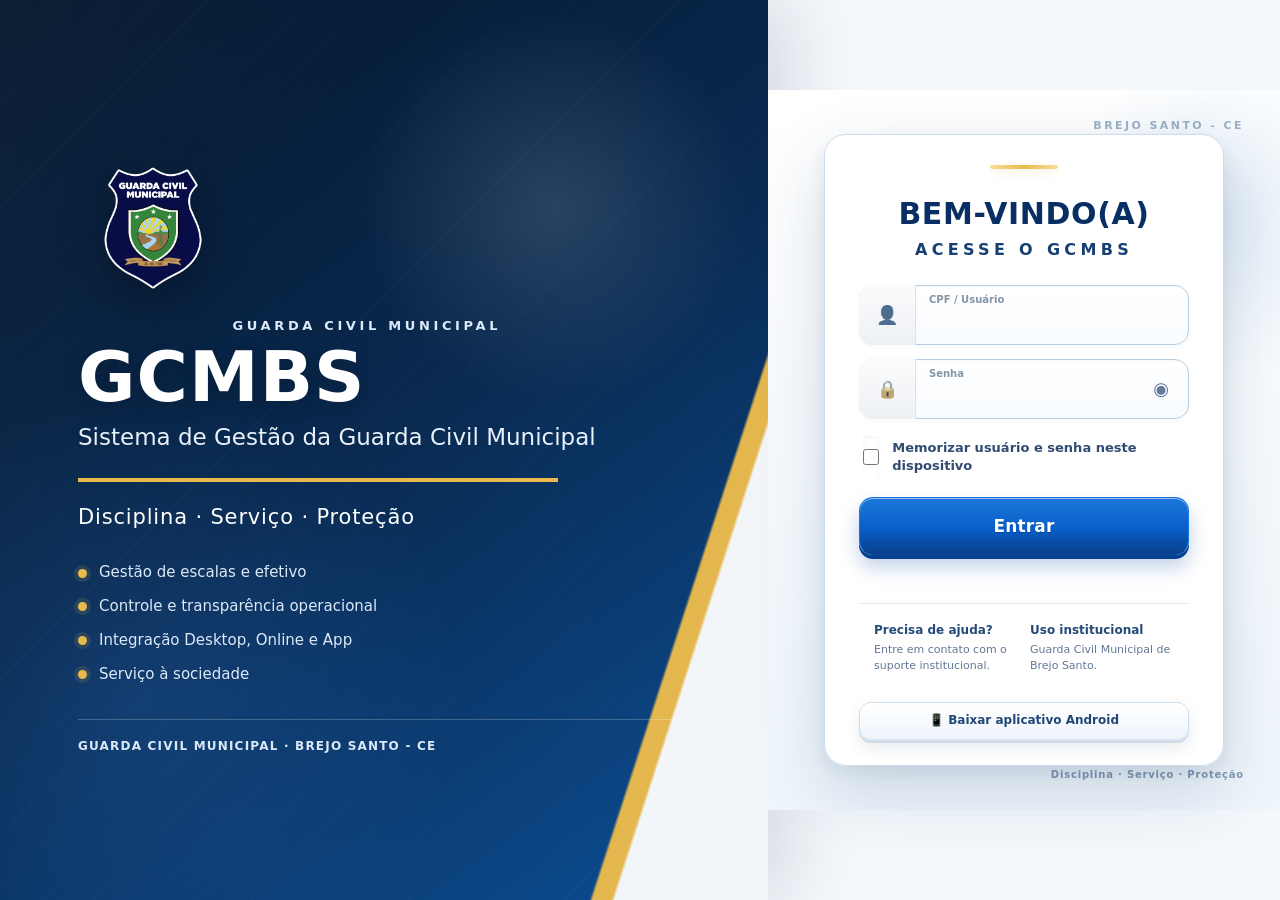
==== index.html @ 0b6866d9 "Checklists R15: histórico institucional Forms e Desktop, filtros e irregularidades" ====
<!doctype html>
<html lang="pt-BR"><head><meta charset="utf-8"><meta name="viewport" content="width=device-width,initial-scale=1,viewport-fit=cover">
<meta name="theme-color" content="#0f172a"><link rel="icon" type="image/svg+xml" href="icon.svg?v=100085"><link rel="manifest" href="manifest.webmanifest?v=100085"><link rel="stylesheet" href="css/app.css?v=100085"><link rel="stylesheet" href="css/gcmbs-design-system-v76.css?v=100085"><title>GCMBS</title><link rel="stylesheet" href="css/gcmbs-desktop-parity-v107.css?v=100108">
<!-- GCMBS_V117_EXACT_STYLE -->
<!-- GCMBS_V118_EXACT_STYLE -->
<link rel="stylesheet" href="css/gcmbs-online-app-v118-exact.css?v=100118">

<!-- GCMBS_V119_POLISH_STYLE --><!-- GCMBS_V120_SPACING --><!-- GCMBS_V122_CONTROLS_STYLE -->
<link rel="stylesheet" href="css/gcmbs-online-app-v122-controls.css?v=100122">

<!-- GCMBS_V123_TOP_CLEAN_STYLE -->
<!-- GCMBS_V124_TOP_FINAL -->
<link rel="stylesheet" href="css/gcmbs-online-app-v124-top-final.css?v=100124">

<!-- GCMBS_V127_FERIADOS_CSS -->
<link rel="stylesheet" href="css/gcmbs-v127-feriados-nao-comandantes.css?v=100127">
<link rel="stylesheet" href="css/gcmbs-report-grid-spacing-v176.css?v=100176">

<!-- GCMBS_V285_LOGIN_HERO -->
<style>
@media (min-width:900px){
  html body #loginTela.gc131-login .gc131-login-visual{
    background:#062a57 url('assets/gcmbs-login-hero-v285.webp?v=100285') left top/cover no-repeat!important;
    box-shadow:18px 0 48px rgba(1,21,44,.12)!important;
  }
}
</style>

<!-- GCMBS_UI_SEM_QUADRO_AVISOS_20261117 -->


<style id="gcmbs-remover-avisos-layout">
/* GCMBS_REMOVER_AVISOS_LAYOUT_20261117 */

.gc118-bottom{grid-template-columns:minmax(0,1fr)!important;}
.gc118-chart{grid-column:1/-1!important;min-width:0!important;}
</style>
<link rel="stylesheet" href="css/gcmbs-paridade-desktop-20261117-r9.css?v=100329-r9r2">
<link rel="stylesheet" href="css/gcmbs-permutas-layout-r11.css?v=100331-r11">
<link rel="stylesheet" href="css/gcmbs-quadro-tela-unica-v381.css?v=100392-extra-buttons">
<link rel="stylesheet" href="css/gcmbs-relatorios-r14.css?v=20261127-r14">
</head>
<body>
<section id="loginTela" class="login-screen">
  <div class="login-card">
    <img id="loginIcone" src="icon.png" onerror="this.src='icon.svg'" alt="GCMBS" class="login-icon">
    <h1>GCMBS</h1><p class="muted">Sistema institucional online</p>
    <form id="loginForm">
      <label>Usuário / CPF<input id="loginUsuario" autocomplete="username" required></label>
      <label>Senha<input id="loginSenha" type="password" autocomplete="current-password" required></label><label class="check"><input id="loginLembrar" type="checkbox" checked> Lembrar meu acesso neste dispositivo</label>
      <button id="entrar" class="primary" type="submit">Entrar</button>
      <div id="loginErro" class="login-error"></div>
    </form>
    <small class="muted">Use a mesma conta e senha do GCMBS Desktop.</small>
    <div style="margin-top:14px;text-align:center"><a class="secondary" href="https://guardamunicipalbs-alt.github.io/gcmbs-online/instalar.html" target="_blank" rel="noopener" style="display:inline-block;text-decoration:none">📱 Baixar aplicativo Android</a></div>
  </div>
</section>

<div id="appTela" class="app hidden">
<header><div class="brand-head"><button id="menuToggle" class="menu-toggle" type="button" aria-label="Abrir menu">☰</button><img id="headerIcone" src="icon.png" onerror="this.style.display='none'" alt=""><div><h1>GCMBS</h1><p>Guarda Civil Municipal · Sistema Online</p></div></div><div class="header-user"><span id="connectionStatus" class="connection-status">Online</span><span id="headerUsuario"></span><button id="minhaSenha" class="logout" type="button">Minha senha</button><button id="sair" class="logout">Sair</button></div></header>
<main>
<section data-view="inicio">
  <div class="desktop-page-head"><div><h1>Quadro Operacional</h1><p>Resumo diário da operação, disponível a todos os usuários autenticados.</p></div><div class="toolbar"><label>Data <input id="quadroData" type="date"></label></div></div>

  <div class="card hero"><div><small class="muted">Usuário autenticado</small><h2 id="perfilNome"></h2><span id="perfilCargo" class="badge"></span></div></div>
  <section class="dashboard-sector"><h2>Efetivo</h2><div class="dashboard-cards">
    <button class="dashboard-card" data-quadro-detail="efetivo.ativos" data-title="GCM ativos"><span>GCM ativos</span><b id="qAtivos">0</b><small>Ver relação</small></button>
    <button class="dashboard-card" data-quadro-detail="efetivo.afastados" data-title="GCM afastados"><span>GCM afastados</span><b id="qAfastados">0</b><small>Ver relação</small></button>
    <button class="dashboard-card" data-quadro-detail="efetivo.feristas" data-title="GCM em férias"><span>GCM em férias</span><b id="qFerias">0</b><small>Ver relação</small></button>
    <button class="dashboard-card" data-quadro-detail="faltas.registros" data-title="Faltas do dia"><span>Faltas</span><b id="qFaltas">0</b><small>Ver relatório</small></button>
    <button class="dashboard-card" data-quadro-detail="efetivo.servicoA" data-title="Serviço A · 07:00–19:00"><span>Serviço A · 07:00–19:00</span><b id="qServicoA">0</b><small>Ordinários + extras</small></button>
    <button class="dashboard-card" data-quadro-detail="efetivo.servicoB" data-title="Serviço B · 19:00–07:00"><span>Serviço B · 19:00–07:00</span><b id="qServicoB">0</b><small>Ordinários + extras</small></button>
  </div></section>
  <section class="dashboard-sector"><h2>Viaturas</h2><div class="dashboard-cards">
    <button class="dashboard-card" data-quadro-detail="viaturas.total" data-title="Frota cadastrada"><span>Totais</span><b id="qViaturasTotal">0</b><small>Ver relação</small></button>
    <button class="dashboard-card" data-quadro-detail="viaturas.disponivel" data-title="Disponíveis"><span>Disponível</span><b id="qViaturasDisponiveis">0</b><small>Fora de uso e manutenção</small></button>
    <button class="dashboard-card" data-quadro-detail="viaturas.emUso" data-title="Em uso"><span>Em uso</span><b id="qViaturasUso">0</b><small>Ver alocação</small></button>
    <button class="dashboard-card" data-quadro-detail="viaturas.baixadas" data-title="Baixadas / indisponíveis"><span>Baixadas / indisponíveis</span><b id="qViaturasBaixadas">0</b><small>Fora de operação e fora de manutenção</small></button>

    <button class="dashboard-card" data-quadro-detail="viaturas.manutencao" data-title="Em manutenção"><span>Em manutenção</span><b id="qViaturasManut">0</b><small>Ver relação</small></button>
  </div></section>
  <section class="dashboard-sector"><h2>Postos</h2><div class="dashboard-cards one"><button class="dashboard-card" data-quadro-detail="postos.cobertos" data-title="Postos cobertos no dia"><span>Postos cobertos no dia</span><b id="qPostos">0</b><small>Ver postos, turnos e GCMs</small></button></div><div id="qAviso" class="notice">Carregando Quadro Operacional...</div></section>
  
</section>
<section data-view="relatorios" class="hidden">
  <div class="desktop-page-head"><div><h1>Relatórios</h1><p>Consulta institucional própria, alimentada exclusivamente pela réplica integral do Desktop.</p></div><div class="toolbar"><button id="relatoriosAtualizar" class="secondary" type="button">↻ Atualizar</button><button id="relatoriosImprimir" class="secondary" type="button">Imprimir</button></div></div>
  <div class="card report-filters"><label>Data inicial<input id="relatoriosIni" type="date"></label><label>Data final<input id="relatoriosFim" type="date"></label><label>GCM<select id="relatoriosGcm"><option value="">Todos os GCMs</option></select></label><label>Posto<select id="relatoriosPosto"><option value="">Todos os postos</option></select></label><button id="relatoriosGerar" class="primary" type="button">Gerar relatório</button></div>
  <div class="card"><div id="relatoriosStatus" class="notice">Carregando relatório institucional...</div><div id="relatoriosLista" class="list module-record-list" style="margin-top:12px"></div></div>
</section>

<section data-view="ocorrencias" class="hidden">
  <div class="desktop-page-head"><div><h1>Ocorrências e Produção Operacional</h1><p>Formulário institucional equivalente ao Desktop, otimizado para uso em campo.</p></div><button id="occNovo" class="primary" type="button">Nova ocorrência</button></div>
  <div id="occFormCard" class="card hidden"><form id="occForm" class="desktop-form">
    <div class="form-section"><h2>Dados da ocorrência</h2><div class="form-grid">
      <label>Data da ocorrência<input id="occData" type="date" required></label><label>Hora da ocorrência<input id="occHora" type="time" required></label>
      <label class="full">Natureza da ocorrência <small>Selecione uma ou mais opções.</small><div id="occNaturezas" class="choice-grid"></div></label>
      <label class="full">Outra natureza<input id="occNaturezaOutro"></label>
      <label>Ocorrência recebida via<select id="occVia"><option value="">Selecione...</option><option>CENTRAL / RÁDIO</option><option>TELEFONE</option><option>WHATSAPP</option><option>SOLICITAÇÃO DIRETA</option><option>FLAGRANTE DURANTE PATRULHAMENTO</option><option>OUTRO</option></select></label>
      <label>Outro meio<input id="occViaOutro"></label><label class="full">Local da ocorrência<input id="occLocal" placeholder="Bairro / rua / número / ponto de referência"></label>
    </div></div>
    <div class="form-section"><h2>Suspeito(s), vítima(s) e testemunha(s)</h2><div class="form-grid">
      <label class="full">Dados do(s) suspeito(s)<textarea id="occSuspeitos"></textarea></label><label>Sexo do(s) suspeito(s)<select id="occSuspeitosSexo"><option value="">Não informado</option><option>MASCULINO</option><option>FEMININO</option><option>MÚLTIPLOS - DESCREVER</option><option>OUTRO</option></select></label><label>Descrição / outro<input id="occSuspeitosSexoOutro"></label>
      <label class="full">Dados da(s) vítima(s)<textarea id="occVitimas"></textarea></label><label>Sexo da(s) vítima(s)<select id="occVitimasSexo"><option value="">Não informado</option><option>MASCULINO</option><option>FEMININO</option><option>MÚLTIPLOS - DESCREVER</option><option>OUTRO</option></select></label><label>Descrição / outro<input id="occVitimasSexoOutro"></label>
      <label class="full">Dados da(s) testemunha(s)<textarea id="occTestemunhas"></textarea></label>
    </div></div>
    <div class="form-section"><h2>Procedimentos e materiais</h2><div class="form-grid">
      <label>Uso de algemas<select id="occAlgemas"><option>NÃO</option><option>SIM</option></select></label><label class="full">Justificativa para uso de algemas<textarea id="occJustAlgemas"></textarea></label>
      <label class="full">Materiais apreendidos<textarea id="occMateriais"></textarea></label>
    </div></div>
    <div class="form-section"><h2>Equipe e histórico</h2><div class="form-grid">
      <label class="full">Membros da equipe <small>Os GCMs escalados no período aparecem pré-selecionados quando possível.</small><div id="occEquipe" class="choice-grid"></div></label>
      <label>Condutor da ocorrência<select id="occCondutor" required><option value="">Selecione...</option></select></label>
      <label class="full">Procedimentos adotados<textarea id="occProcedimentos"></textarea></label><label class="full">Histórico da ocorrência<textarea id="occHistorico" class="tall"></textarea></label>
    </div></div>
    <div class="form-actions"><button class="primary" type="submit">Registrar ocorrência</button><button id="occCancelar" class="secondary" type="button">Cancelar</button><span id="occMsg" class="muted"></span></div>
  </form></div>
  <div class="card"><div class="toolbar"><div><h2>Ocorrências registradas</h2><small class="muted">Histórico sincronizado com o Desktop.</small></div></div><div id="occLista" class="record-grid"></div></div>
</section>
<section data-view="justificativas" class="hidden"><div class="desktop-page-head"><div><h1>Justificativa de Faltas</h1><p>Mesmo cadastro institucional do Desktop, sincronizado online.</p></div></div><div class="card"><h2>Justificativas</h2><p class="muted">Cadastre, consulte e acompanhe justificativas e documentos conforme sua permissão.</p><button id="abrirJustificativas" class="primary">Abrir Justificativa de Faltas</button></div></section>
<section data-view="checklist" class="hidden">
  <div class="desktop-page-head"><div><h1>Check-list de Viaturas</h1><p>Inspeção rápida: todos os itens começam como OK; altere apenas o que apresentar problema.</p></div><button id="chkNovo" class="primary" type="button">Novo check-list</button></div>
  <div id="chkFormCard" class="card hidden"><form id="chkForm" class="desktop-form">
    <div class="form-section"><h2>Identificação</h2><div class="form-grid"><label>Viatura<select id="chkViatura" required></select></label><label>GCM responsável<select id="chkGuarda" disabled></select></label><label>Data<input id="chkData" type="date" required></label><label>Hora<input id="chkHora" type="time"></label><label>KM atual<input id="chkKm" type="number" min="0"></label><label>Situação<select id="chkSituacao"><option>APTA</option><option>APTA COM RESSALVA</option><option>NÃO APTA</option></select></label></div></div>
    <div id="chkPendencia" class="pending-banner hidden"><strong>⚠ Problema constatado no check-list anterior</strong><div id="chkPendenciaTexto"></div><div id="chkResolvidos" class="choice-grid"></div></div>
    <div class="form-section"><h2>Itens de inspeção</h2><div id="chkItens" class="inspection-grid"></div></div>
    <div class="form-section"><h2>Troca de óleo</h2><div id="chkOleoResumo" class="notice">Selecione uma viatura.</div><label class="inline-check"><input id="chkTrocaOleo" type="checkbox"> Óleo trocado neste check-list</label><label id="chkKmTrocaBox" class="hidden">KM da nova troca<input id="chkKmTroca" type="number" min="0"></label></div>
    <label>Observações<textarea id="chkObs"></textarea></label><div class="form-actions"><button class="primary" type="submit">Salvar check-list</button><button id="chkCancelar" class="secondary" type="button">Cancelar</button><span id="chkMsg" class="muted"></span></div>
  </form></div>
  <div class="card"><h2>Histórico</h2><div id="chkLista" class="record-grid"></div></div>
</section>
<section data-view="viaturas" class="hidden">
  <div class="desktop-page-head"><div><h1>Viaturas</h1><p>Acesso rápido aos módulos autorizados da frota.</p></div></div>
  <div class="module-grid fleet-menu">
    <article id="cardAbastecimento" class="module-card ready"><div><strong>Abastecimento</strong><small>Registros e histórico de abastecimentos.</small></div><button id="abrirAbastecimento" class="mini">Abrir</button></article>
    <article id="cardManutencao" class="module-card ready"><div><strong>Manutenção</strong><small>Baixas, retornos e histórico de manutenção.</small></div><button id="abrirManutencao" class="mini">Abrir</button></article>
  </div>
</section>
<section data-view="permutas" class="hidden">
  <div class="card" id="gcmbs-forms-historico-r6-link">
    <div id="gcmbs-nova-permuta-forms" style="display:flex;align-items:center;justify-content:space-between;flex-wrap:wrap;gap:14px;padding:16px 18px;margin-bottom:20px;border:1px solid #c5daef;border-left:4px solid #1766c6;border-radius:12px;background:#f0f6fd;color:#153a60">
      <div style="flex:1;min-width:200px">
        <h2 style="margin:0 0 6px;color:#153a60">Nova solicitação de permuta</h2>
        <p style="margin:0;color:#355575;line-height:1.55">Preencha o formulário com as informações solicitadas. Após o preenchimento, você será informado da decisão (aprovação ou reprovação) pelo e-mail cadastrado no formulário.</p>
      </div>
      <a href="https://forms.gle/BkWk8SpfQoU7JMXq6" target="_blank" rel="noopener noreferrer" style="display:inline-flex;align-items:center;justify-content:center;padding:12px 18px;border-radius:9px;background:#1766c6;color:#fff;text-decoration:none;font-weight:700;text-align:center">Solicitar permuta ↗</a>
    </div>
    <h2>Histórico Google Forms</h2><p class="muted">Solicitações, decisões e última sincronização confirmada na planilha BD_PERMUTAS. Consulta somente leitura.</p><div id="gcmbs-forms-inline-status" class="muted" role="status">O histórico será exibido ao abrir Permutas.</div><iframe id="gcmbs-forms-inline-frame" title="Histórico Google Forms integrado" data-src="./historico-permutas-forms-r6.html?integrado=1&v=20261127-escopo-r12" referrerpolicy="same-origin" scrolling="auto" style="display:none;width:100%;height:720px;border:0;border-radius:10px;background:#fff"></iframe></div>
  <button id="gcmbs-legado-toggle-r11" class="mini" type="button" aria-expanded="false" aria-controls="listaPermutasSolicitadas">Exibir histórico anterior do GCMBS</button>
  <div class="desktop-page-head"><div><h1>Histórico de Permutas</h1><p>Consulta das solicitações e decisões. O formulário e as decisões são realizados fora do GCMBS, conforme o fluxo Google Forms.</p></div></div>
  <p class="gcmbs-permutas-legacy-notice">Histórico legado do Online preservado para consulta. Novas solicitações, aprovações e reprovações seguem exclusivamente o processo do Google Forms.</p>
  <div class="card"><div class="toolbar"><h2>Minhas solicitações anteriores no GCMBS</h2><label>Competência <input id="pmCompetenciaFiltro" type="month"></label></div><div id="listaPermutasSolicitadas" class="list"></div></div>
  <div id="permutaGestaoCard" class="card hidden"><h2>Gerenciamento de permutas — Comando</h2><p class="muted">Analise as solicitações pendentes, aprove, recuse ou retire da fila solicitações registradas de forma equivocada. As decisões são sincronizadas com o Desktop.</p><div id="listaPermutasGestao" class="list"></div></div>
  <div class="card" id="permutaCard"><h2 id="pmTitulo">Nova solicitação de permuta</h2><div class="notice" style="margin-bottom:12px"><b>Acompanhamento da troca agendada V256:</b> as trocas agendadas e compensações criadas pelo fluxo protegido do Desktop aparecem acima com seu status sincronizado. A criação pelo Online será liberada somente após o mesmo fluxo protegido estar disponível no servidor.</div><form id="formPermuta" class="form-grid">
    <label class="full">Modalidade<select id="pmModalidade"><option value="ASSUNCAO">Assumir serviço ordinário — sem troca</option><option value="CESSAO_EXTRA">Assumir um serviço extra</option><option value="TROCA_EXTRA">Troca bilateral de serviços extras</option><option value="TROCA_ORDINARIO_EXTRA">Trocar meu ordinário por um extra</option><option value="TROCA_ORDINARIO">Troca ordinário por ordinário</option></select></label>
    <div class="full notice"><b>Qual opção usar?</b><br><b>Assumir serviço ordinário — sem troca:</b> você substitui outro GCM no ordinário selecionado sem receber serviço de retorno. Se houver outro serviço em negociação, não use esta opção: a troca deve identificar os dois serviços; se o segundo serviço ainda não estiver definido, use Troca de serviço agendada / compensação futura.<br><b>Assumir um serviço extra:</b> você passa a executar o extra e a responsabilidade financeira acompanha a assunção aprovada.<br><b>Troca bilateral de extras:</b> cada GCM executa o extra do outro, mas os créditos financeiros originais permanecem com seus titulares.<br><b>Trocar meu ordinário por um extra:</b> você executa o extra do outro GCM e ele executa o seu ordinário; a troca é apenas operacional, exige a mesma duração e não transfere horas, 50% ou 100%.<br><b>Troca ordinário por ordinário:</b> os dois serviços devem ser identificados no ato da solicitação. Você informa o serviço do outro GCM que irá cumprir e também o seu serviço que ele cumprirá.<br><b>Troca agendada / compensação futura:</b> use quando o segundo serviço ainda não estiver definido; a compensação futura deve ser da mesma natureza e da mesma duração.</div>
    <label class="pm-ordinary">Data do serviço ordinário<input id="pmData" type="date"></label>
    <label class="pm-ordinary">Turno<select id="pmTurno"><option value="A">A · 07:00–19:00</option><option value="B">B · 19:00–07:00</option><option value="COMPLETO">Completo · A+B · 24h</option></select></label>
    <input id="pmExtra" type="hidden" value="0">
    <label class="pm-assuncao">GCM substituído<select id="pmSubstituto" disabled><option value="">Selecione data e turno</option></select></label><div class="full notice pm-assuncao">A lista exibe somente GCMs escalados na data e no período selecionados. Se você já estiver de serviço nesse mesmo período, a solicitação será bloqueada.<br><br>Você é o <b>Substituto</b> e está assumindo a responsabilidade pelo serviço do GCM selecionado. <b>Esta modalidade não é troca.</b> Não pode existir outro serviço de retorno em negociação. Em uma troca comum, os dois serviços precisam ser identificados no ato; para compensação futura, use a Permuta Agendada da mesma natureza e duração.</div>
    <div class="full pm-troca-ordinario hidden"><div class="notice"><b>Troca ordinário por ordinário:</b> o primeiro serviço é o do outro GCM que você irá cumprir. Informe abaixo também o seu serviço que será cumprido pela contraparte. Os dois serviços são obrigatórios antes do envio.</div></div>
    <label class="pm-troca-ordinario hidden">Data do seu serviço em contrapartida<input id="pmDataContrapartida" type="date"></label>
    <label class="pm-troca-ordinario hidden">Turno do seu serviço em contrapartida<select id="pmTurnoContrapartida"><option value="A">A · 07:00–19:00</option><option value="B">B · 19:00–07:00</option><option value="COMPLETO">Completo · A+B · 24h</option></select></label>
    <label id="pmExtraMeuLabel" class="pm-extra hidden">Seu serviço extra (Manual ou Evento)<select id="pmExtraMeu"><option value="">Selecione seu serviço extra...</option></select></label>
    <label id="pmExtraDataLabel" class="pm-mista hidden">Data do serviço extra que deseja receber<input id="pmExtraData" type="date"></label>
    <label class="pm-extra hidden">Serviço extra do outro GCM (Manual ou Evento)<select id="pmExtraOutro"><option value="">Selecione o serviço extra...</option></select></label>
    <div id="pmTrocaAviso" class="full notice pm-extra hidden"><b>Atenção:</b> nas trocas neutras, a alteração é operacional. O crédito financeiro original do extra permanece com o titular original, sem transferência ou recálculo de 50%/100% para criar vantagem.</div>
    <label class="full">Observação<textarea id="pmObs" placeholder="Observação opcional"></textarea></label>
    <div class="full responsibility-term"><h3>TERMO DE RESPONSABILIDADE E CIÊNCIA DE PERMUTA DE PLANTÃO</h3><p><b>Da assunção de responsabilidade.</b> Declaro estar ciente de que a permuta transfere a responsabilidade operacional pelo serviço conforme autorizado pelo Comando e que as informações prestadas são verdadeiras.</p><p><b>Da neutralidade financeira das trocas.</b> Nas modalidades Troca bilateral de extras e Trocar meu ordinário por um extra, os créditos financeiros originais do serviço extra permanecem com seus titulares. Diferenças de horas ou classificação 50%/100% não geram transferência, compensação ou vantagem financeira entre os participantes.</p><p><b>Da ciência, justificativa e penalidades.</b> Estou ciente de que a solicitação depende de aceite quando aplicável e de aprovação do Comando e de que o descumprimento do serviço assumido poderá gerar as providências administrativas cabíveis.</p></div>
    <label class="full check responsibility-check"><input id="pmTermo" type="checkbox" required> <b>CONCORDO COM OS TERMOS.</b></label>
    <button id="pmEnviar" class="primary full" type="submit">Enviar solicitação</button><button id="pmCancelarEdicao" class="secondary full hidden" type="button">Cancelar edição</button><div id="pmMsg" class="full request-message" role="status"></div>
  </form></div>
</section>
<section data-view="gratificacao" class="hidden">
  <div class="desktop-page-head"><div><h1>Gratificação de Motorista</h1><p>Configuração e histórico do crédito automático por tempo reconhecido como motorista.</p></div></div>
  <div class="card"><div class="toolbar"><h2>Automação</h2><span id="grStatus" class="badge">Carregando...</span></div><div id="grConfigBox" class="form-grid"><label class="full check"><input id="grAtivo" type="checkbox" disabled> Gratificação automática</label><label>Horas extras por hora como motorista<input id="grFator" type="number" min="0.001" max="1" step="0.001" value="0.125" disabled></label><div class="notice">Nesta fase segura, a ativação/desativação é feita no Desktop. Online e App acompanham o mesmo estado sincronizado.</div><button id="grSalvar" class="primary" type="button" disabled>Salvar configuração</button><span id="grMsg" class="muted"></span></div></div>
  <div class="card"><div class="toolbar"><h2>Histórico</h2><label>Competência <input id="grComp" type="month"></label></div><div id="grResumo" class="grid"></div><div id="grLista" class="record-grid"></div></div>
</section>
<section data-view="banco" class="hidden">
<div class="card"><div class="toolbar"><h2 id="tituloBanco">Meu banco de horas</h2><label>Competência <input id="bhCompetenciaFiltro" type="month"></label></div><div class="grid"><div class="metric">50%<b id="bh50">0h00</b></div><div class="metric">100%<b id="bh100">0h00</b></div><div class="metric">Débitos<b id="bhDeb">0h00</b></div><div class="metric">Saldo<b id="bhSaldo">0h00</b></div></div></div>
<div class="card"><h2>Solicitar correção</h2><p class="muted">Solicitações devem ser feitas em blocos de 30 minutos. O saldo só muda após aprovação do Comando.</p><form id="formBancoCorrecao" class="form-grid"><label>Competência<input id="bcComp" type="month" required></label><label>Data do serviço<input id="bcData" type="date" required></label><label>Horas<input id="bcHoras" type="number" min="0" max="200" step="1" value="0" required></label><label>Minutos<select id="bcMinutos"><option value="0">00</option><option value="30">30</option></select></label><label>Classe<select id="bcClasse"><option value="50">50%</option><option value="100">100%</option></select></label><label class="full">Descrição<textarea id="bcDescricao" required placeholder="Descreva a correção solicitada"></textarea></label><button id="bcEnviar" class="primary full" type="submit">Enviar solicitação</button><div id="bcMsg" class="full request-message" role="status"></div></form></div>
<div class="card"><h2>Minhas solicitações de correção</h2><div id="listaCorrecoes" class="list"></div></div>
<div id="bancoGestaoCard" class="card hidden"><h2>Análise de horas — Comando</h2><p class="muted">O Comando pode revisar a quantidade e a classe antes de aprovar, ou recusar com justificativa.</p><div id="listaBancoGestao" class="list"></div></div>
<div class="card"><h2>Movimentações recentes</h2><div id="listaBanco" class="list"></div></div>
</section>




<section data-view="online" class="hidden">
  <div class="desktop-page-head module-page-head"><div><div class="module-kicker">GCMBS ONLINE / ANDROID</div><h1 id="onlineModuloTitulo">Módulo institucional</h1><p id="onlineModuloDescricao">Dados integrados ao mesmo cadastro utilizado pelo Desktop.</p></div><div class="module-head-meta"><span id="onlineNivel" class="level read">CONSULTA</span><small id="onlineVersao">Online · 10.0.160 · Aceites V298</small></div></div>
  <div class="card module-landing">
    <div class="notice module-sync-note"><strong>Dados únicos e sincronizados</strong>Esta tela utiliza as mesmas permissões e registros do sistema online. Ações de edição só aparecem para usuários autorizados.</div>
    <div id="onlineEntidades" class="module-grid"></div>
  </div>
  <div id="onlineRegistrosCard" class="card module-records hidden">
    <div class="online-toolbar"><button id="onlineVoltar" class="mini">← Voltar</button><div style="flex:1"><h2 id="onlineTitulo"></h2><small id="onlineDescricao" class="muted"></small></div><button id="onlineNovo" class="primary hidden">Novo registro</button></div>
    <div id="onlineEntityTabs" class="module-tabs hidden"></div><div class="module-record-summary"><div><span>Registros</span><b id="onlineTotal">0</b></div><div><span>Visualização</span><b id="onlineFiltrados">Todos os registros</b></div></div>
    <div class="module-search"><span>⌕</span><input id="onlineFiltro" placeholder="Pesquisar registros..."></div>
    <div id="onlineRegistros" class="list module-record-list"></div>
  </div>
</section>


<dialog id="senhaEditor"><div class="card module-editor-card" style="margin:0"><div class="module-editor-head"><div><div class="module-kicker">SEGURANÇA DA CONTA</div><h2>Senha de acesso</h2></div><button id="senhaFechar" class="dialog-close" type="button">×</button></div><div class="module-editor-fields"><section class="module-editor-section"><h3>Alterar minha senha</h3><label>Senha atual<input id="senhaAtual" type="password" autocomplete="current-password"></label><label>Nova senha<input id="senhaNova" type="password" autocomplete="new-password"></label><label>Confirmar nova senha<input id="senhaConfirmar" type="password" autocomplete="new-password"></label><button id="senhaSalvar" class="primary" type="button">Alterar senha</button></section><section id="senhaResetComando" class="module-editor-section hidden"><h3>Redefinir senha — Comando</h3><p class="muted">Redefine a senha do GCM selecionado para o CPF cadastrado. O usuário deverá alterá-la após o acesso.</p><label>GCM<select id="senhaResetGcm"><option value="">Selecione...</option></select></label><button id="senhaResetar" class="secondary" type="button">Resetar para CPF</button></section><div id="senhaMsg" class="muted"></div></div></div></dialog>
<dialog id="onlineEditor"><div class="card module-editor-card" style="margin:0"><div class="module-editor-head"><div><div class="module-kicker">FORMULÁRIO INSTITUCIONAL</div><h2 id="onlineEditorTitulo">Registro</h2></div><button id="onlineCancelar" class="dialog-close" type="button" aria-label="Fechar">×</button></div><div id="onlineCampos" class="module-editor-fields"></div><div class="form-actions module-editor-actions"><button id="onlineSalvar" class="primary">Salvar</button><button id="onlineCancelarBottom" class="secondary" type="button">Cancelar</button></div><div id="onlineMsg" class="muted" style="margin-top:8px"></div></div></dialog>




<section data-view="acessos" class="hidden">
  <div class="card"><h2>Outros</h2><p class="muted">O aplicativo respeita a mesma autorização do GCMBS Desktop. Cada módulo autorizado utiliza uma interface própria ou um formulário estruturado conforme o cadastro correspondente do Desktop. Os dados são sincronizados em nuvem quando houver conexão. O nível CONSULTA/EDIÇÃO vem do Controle de Acesso do GCMBS.</p><div id="listaModulos" class="module-grid"></div></div>
</section>
<section data-view="perfil" class="hidden">
  <div class="card"><h2>Meu perfil</h2><p><b>Usuário:</b> <span id="perfilUsuario"></span></p><p><b>Perfil:</b> <span id="perfilRole"></span></p></div>
  <div class="card" id="appAtualizacaoCard"><h2>Aplicativo Android</h2><p class="muted">Versão deste pacote: <b>10.0.157</b>. Use a página oficial para instalar ou atualizar sem cabo USB.</p><div class="toolbar"><a class="primary" href="https://guardamunicipalbs-alt.github.io/gcmbs-online/instalar.html" target="_blank" rel="noopener" style="display:inline-block;text-decoration:none">Baixar / atualizar app</a><button id="verificarAtualizacaoApp" class="secondary" type="button">Verificar atualização</button></div><div id="statusAtualizacaoApp" class="notice">Consulte a versão publicada antes de instalar.</div></div>
  <div class="card"><h2>Permissões recebidas do Desktop</h2><div id="listaPermissoes" class="permission-list"></div></div>
  <div class="card"><h2>Solicitações enviadas pelo aplicativo</h2><div id="listaSolicitacoes" class="list"></div></div><div class="notice">As solicitações são enviadas ao GCMBS Desktop para validação e processamento. O gerador de escala não é alterado pelo aplicativo.</div>
</section>
</main>
<div id="quadroModal" class="quadro-modal hidden" role="dialog" aria-modal="true"><div class="quadro-modal-card"><div class="quadro-modal-head"><h2 id="quadroModalTitulo">Detalhes</h2><button id="quadroModalFechar" type="button">×</button></div><div id="quadroModalMeta" class="muted"></div><div id="quadroModalLista" class="list"></div></div></div>
<nav id="mainNav" class="desktop-nav"><div class="nav-brand"><strong>GCMBS</strong><small>Menus autorizados</small></div><div id="navGroups" class="nav-groups"></div><div class="nav-fixed"><button data-go="perfil" data-fixed="true">👤 <span>Meu Perfil</span></button></div></nav><div id="navBackdrop" class="nav-backdrop hidden"></div>
</div>
<script defer src="js/gcmbs-design-system-v76.js?v=100386-pendencias-only"></script>
<script type="module" src="js/hf10-r15-online-stability.js?v=100110"></script>
<script type="module" src="js/app-bank-r2-release.js?v=20261127-checklist-r15"></script>
<script defer src="js/gcmbs-quadro-tipo-servico-v151.js?v=100177-extra-classify2"></script>
<script defer src="js/gcmbs-status-desktop-v365.js?v=100365-sync-evidence"></script>

<script defer src="js/gcmbs-desktop-parity-v107.js?v=100388-route-guard"></script><script type="module" src="js/gcmbs-audit-fixes-v110.js?v=100156"></script>
<!-- GCMBS_V118_EXACT_LAYOUT -->
<script defer src="js/gcmbs-online-app-v118-exact.js?v=100393-r3-clicks-verified"></script>
<!-- V394: paridade funcional dos detalhes, sem alterar valores do espelho -->
<script defer src="js/gcmbs-quadro-paridade-v394.js?v=100403-ordinario-pendente"></script><!-- GCMBS_V122_CONTROLS_SCRIPT -->
<script defer src="js/gcmbs-online-app-v122-controls.js?v=100122"></script>
<!-- GCMBS_V127_FERIADOS_JS -->
<script defer src="js/gcmbs-v127-feriados-nao-comandantes.js?v=100127"></script>
<script defer src="js/gcmbs-v137-checklist-detalhado.js?v=100137"></script><script type="module" src="js/gcmbs-bank-competencia-v233.js?v=100328-model-b-30m"></script>
<script type="module" src="js/gcmbs-permuta-agendada-v259.js?v=100328-model-b-30m"></script><script defer src="js/gcmbs-permuta-agendada-comando-v275.js?v=100328-model-b-30m"></script>
<link rel="stylesheet" href="css/gcmbs-permuta-ux-v302.css?v=100302-ux6"><script defer src="js/gcmbs-permuta-ux-v302.js?v=100302-ux6"></script>
<script defer src="js/gcmbs-permuta-cancel-v150.js?v=100296-r2-nomes-guerra"></script><script defer src="js/gcmbs-permutas-consulta-r9r3.js?v=100329-r9r3"></script><script defer src="js/gcmbs-forms-inline-r10.js?v=20261127-escopo-r12"></script><script defer src="js/gcmbs-permutas-layout-r11.js?v=100331-layout"></script></body></html>
---- css/app.css ----
:root{font-family:Inter,Segoe UI,Arial,sans-serif;color:#172033;background:#f3f6fa;font-synthesis:none}*{box-sizing:border-box}body{margin:0;background:#f3f6fa;color:#172033}button,input,select,textarea{font:inherit}button{cursor:pointer}.hidden{display:none!important}.muted{color:#64748b}.login-screen{min-height:100vh;display:grid;place-items:center;padding:24px}.login-card{width:min(430px,100%);background:#fff;border:1px solid #dbe4ef;border-radius:18px;padding:28px;box-shadow:0 14px 45px #0f172a18}.login-icon{width:84px;height:84px;object-fit:contain;display:block;margin:auto}.login-card h1{text-align:center;margin:8px 0}.login-card>p{text-align:center}.login-card form{display:grid;gap:12px}.login-card label,.desktop-form label,.form-grid label,.report-filters label,.toolbar label{display:grid;gap:6px;font-size:13px;font-weight:600}input,select,textarea{width:100%;min-height:42px;border:1px solid #cbd5e1;border-radius:9px;background:#fff;padding:9px 11px;color:#172033}textarea{min-height:90px;resize:vertical}.check{display:flex!important;grid-template-columns:auto 1fr;align-items:center}.check input{width:auto;min-height:auto}.login-error,.audit-error{color:#b42318}.primary,.secondary,.mini,.logout,.menu-toggle{border:0;border-radius:9px;padding:10px 14px;font-weight:700}.primary{background:#1d4ed8;color:#fff}.secondary,.mini{background:#e8eef8;color:#23324b}.logout{background:#334155;color:#fff}.menu-toggle{background:#1e293b;color:#fff;font-size:20px}.app>header{position:sticky;top:0;z-index:20;background:#0f172a;color:#fff;display:flex;justify-content:space-between;gap:16px;align-items:center;padding:12px 18px;box-shadow:0 2px 10px #0002}.brand-head,.header-user,.toolbar,.record-card-head,.request-actions{display:flex;align-items:center;gap:10px}.brand-head img{width:42px;height:42px;object-fit:contain}.brand-head h1{font-size:18px;margin:0}.brand-head p{font-size:12px;margin:2px 0 0;color:#cbd5e1}.header-user{flex-wrap:wrap;justify-content:flex-end}.connection-status{font-size:12px;padding:5px 9px;border-radius:999px;background:#14532d}main{max-width:1500px;margin:auto;padding:18px}.desktop-page-head{display:flex;justify-content:space-between;gap:14px;align-items:flex-end;margin:4px 0 14px}.desktop-page-head h1{margin:0;font-size:24px}.desktop-page-head p{margin:4px 0 0;color:#64748b}.card{background:#fff;border:1px solid #dbe4ef;border-radius:14px;padding:16px;margin:0 0 14px;box-shadow:0 4px 16px #0f172a0d}.hero{background:linear-gradient(135deg,#fff,#eef4ff)}.dashboard-sector{margin:16px 0}.dashboard-sector h2,.card h2{font-size:17px;margin:0 0 12px}.dashboard-cards{display:grid;grid-template-columns:repeat(auto-fit,minmax(170px,1fr));gap:10px}.dashboard-card{background:#fff;border:1px solid #d8e1ed;border-radius:13px;padding:14px;text-align:left;display:grid;gap:5px}.dashboard-card b{font-size:28px;color:#1d4ed8}.dashboard-card small{color:#64748b}.notice{border-left:4px solid #2563eb;background:#eff6ff;padding:11px 12px;border-radius:8px}.record-warning{border-left:4px solid #d97706;background:#fffbeb;padding:9px 10px;border-radius:7px;margin-top:8px}.record-ok{color:#15803d}.record-grid,.list,.module-record-list{display:grid;gap:10px}.record-grid{grid-template-columns:repeat(auto-fit,minmax(260px,1fr))}.record-card,.item,.pending-card{border:1px solid #dbe4ef;border-radius:11px;padding:12px;background:#fff}.record-card-button{width:100%;text-align:left}.record-card-head{justify-content:space-between;align-items:flex-start}.record-meta{font-size:12px;color:#64748b;margin:5px 0}.status-pill,.badge,.tag-driver,.tag-extra{display:inline-block;border-radius:999px;padding:4px 8px;font-size:11px;font-weight:800;background:#e2e8f0}.status-PENDENTE,.warn{background:#fef3c7;color:#92400e}.ok,.status-APROVADA,.status-APROVADO{background:#dcfce7;color:#166534}.tag-extra{background:#dbeafe;color:#1d4ed8}.tag-driver{background:#ede9fe;color:#6d28d9}.form-grid,.report-filters{display:grid;grid-template-columns:repeat(auto-fit,minmax(190px,1fr));gap:12px}.full{grid-column:1/-1}.form-section{border-top:1px solid #e2e8f0;padding-top:14px;margin-top:14px}.form-section:first-child{border-top:0;padding-top:0}.form-section h2,.form-section h3{margin:0 0 10px}.form-actions{display:flex;gap:9px;align-items:center;flex-wrap:wrap;margin-top:14px}.choice-grid{display:grid;grid-template-columns:repeat(auto-fit,minmax(180px,1fr));gap:8px}.choice-grid label{display:flex;gap:7px;align-items:center;font-weight:500}.choice-grid input{width:auto;min-height:auto}.matrix-wrap,.table{overflow:auto}.report-matrix,table{border-collapse:collapse;width:100%}.report-matrix th,.report-matrix td,table th,table td{border:1px solid #d8e1ed;padding:8px;vertical-align:top}.report-matrix th,table th{background:#f8fafc}.posto-linha{min-width:180px}.gcm-linha{display:flex;gap:5px;align-items:center;flex-wrap:wrap;margin:3px 0}.empty{padding:18px;color:#64748b;text-align:center}.online-kv{display:grid;grid-template-columns:minmax(120px,180px) 1fr;gap:5px 10px;padding:5px 0;border-bottom:1px solid #eef2f7}.online-kv b{font-size:12px;color:#475569}.online-kv span{overflow-wrap:anywhere}.pending-card{display:flex;justify-content:space-between;gap:12px}.pending-card strong{display:block;margin:3px 0}.danger-soft{background:#fee2e2;color:#991b1b}.tall{min-height:150px}@media(max-width:760px){.app>header{align-items:flex-start}.header-user{font-size:12px}.desktop-page-head{align-items:stretch;flex-direction:column}main{padding:12px}.card{padding:12px}.form-grid,.report-filters{grid-template-columns:1fr}.dashboard-cards{grid-template-columns:repeat(2,minmax(0,1fr))}.dashboard-card{padding:11px}.dashboard-card b{font-size:23px}}@media(max-width:430px){.dashboard-cards{grid-template-columns:1fr}.header-user #headerUsuario{display:none}}

/* GCMBS 10.0.76 — correção estrutural da navegação: o Design System precisa definir também posicionamento e fluxo, não apenas aparência. */
.header-user{display:flex;align-items:center;gap:10px}.header-user>span{font-size:12px;color:#cbd5e1}.menu-toggle{display:none;border:0;background:#ffffff15;color:#fff;border-radius:9px;width:46px;height:46px;padding:0;font-size:20px;cursor:pointer}.desktop-nav .nav-brand{display:none}.nav-groups{display:contents}.nav-group-title{display:none}.nav-fixed{display:contents}.nav-backdrop{display:none}.app nav.desktop-nav button{position:relative;border:0;background:transparent;box-shadow:none}.app nav.desktop-nav button .nav-label{display:inline}.nav-badge{margin-left:auto}
@media(min-width:900px){.app{padding-left:288px}.app>header{position:fixed;left:288px;right:0;top:0;z-index:50}.app main{padding-top:92px}.app nav.desktop-nav{position:fixed;left:0;top:0;bottom:0;transform:none;width:288px;display:block;background:#071525;border:0;padding:0 12px 18px;z-index:49;overflow-y:auto;overflow-x:hidden}.desktop-nav .nav-brand{display:block;position:relative;padding:18px 10px 14px;margin:0 -12px 8px;border-bottom:1px solid #ffffff18}.desktop-nav .nav-brand strong{display:block;color:#fff;font-size:20px}.desktop-nav .nav-brand small{display:block;color:#8fa2ba;font-size:11px}.nav-groups{display:block}.nav-group{margin:8px 0}.nav-group-title{display:block;color:#8fa2ba;font-weight:800;font-size:10px;letter-spacing:.1em;text-transform:uppercase;padding:10px 10px 5px}.nav-group-body{display:grid;gap:3px}.nav-fixed{display:grid;gap:3px;border-top:1px solid #ffffff18;padding-top:9px;margin-top:9px}.app nav.desktop-nav button{display:flex;align-items:center;gap:9px;width:100%;color:#dbeafe;text-align:left;padding:11px 12px;border-radius:9px;font-size:13px;white-space:normal}.app nav.desktop-nav button.active{background:#1d4ed8;color:#fff}.app nav.desktop-nav button:hover{background:#17365f}.app nav.desktop-nav button.hidden{display:none!important}}
@media(max-width:899px){.menu-toggle{display:inline-grid;place-items:center}.header-user>span{display:none}.app nav.desktop-nav{position:fixed;left:-292px;top:0;bottom:0;transform:none;width:288px;display:block;background:#0b1b32;border:0;padding:12px;z-index:80;overflow-y:auto;overflow-x:hidden;transition:left .2s}.app nav.desktop-nav.open{left:0}.desktop-nav .nav-brand{display:block;position:relative;padding:8px 8px 14px;border-bottom:1px solid #ffffff18}.desktop-nav .nav-brand strong{display:block;color:#fff;font-size:20px}.desktop-nav .nav-brand small{display:block;color:#8fa2ba}.nav-groups{display:block}.nav-group-title{display:block;color:#8fa2ba;font-size:10px;font-weight:800;text-transform:uppercase;letter-spacing:.1em;padding:14px 8px 5px}.nav-group-body,.nav-fixed{display:grid;gap:3px}.nav-fixed{border-top:1px solid #ffffff18;margin-top:10px;padding-top:10px}.app nav.desktop-nav button{display:flex;align-items:center;gap:9px;width:100%;color:#dbeafe;text-align:left;padding:11px 10px;border-radius:9px;font-size:13px;white-space:normal}.app nav.desktop-nav button.active{background:#1d4ed8;color:#fff}.app nav.desktop-nav button:hover{background:#17365f}.nav-backdrop{display:block;position:fixed;inset:0;background:#0008;z-index:70}.app main{padding-bottom:28px}}
---- css/gcmbs-design-system-v76.css ----
/*
 * GCMBS 10.0.76 — Design System Institucional
 * Camada exclusivamente visual. Não altera regras, dados, cálculos ou permissões.
 */
:root{
  --gc-font: "Segoe UI Variable", "Segoe UI", Inter, system-ui, -apple-system, BlinkMacSystemFont, sans-serif;
  --gc-bg:#f4f7fb;--gc-surface:#ffffff;--gc-surface-2:#f8fafc;--gc-surface-3:#eef3f8;
  --gc-text:#122033;--gc-text-soft:#475569;--gc-muted:#64748b;--gc-line:#dbe4ee;--gc-line-strong:#c8d4e1;
  --gc-brand-950:#071525;--gc-brand-900:#0b1e34;--gc-brand-800:#12304f;--gc-brand-700:#17466f;
  --gc-primary:#1f5ed7;--gc-primary-strong:#184fc0;--gc-primary-soft:#eaf1ff;
  --gc-success:#16824a;--gc-success-soft:#e9f8ef;--gc-warning:#b66a08;--gc-warning-soft:#fff6e5;
  --gc-danger:#c23b36;--gc-danger-soft:#fff0ef;--gc-info:#2563b9;--gc-info-soft:#edf5ff;
  --gc-purple:#7357b8;--gc-purple-soft:#f2effb;--gc-maint:#8c5b2a;--gc-maint-soft:#fbf1e7;
  --gc-r-xs:7px;--gc-r-sm:10px;--gc-r:14px;--gc-r-lg:18px;--gc-r-xl:22px;
  --gc-shadow-sm:0 1px 2px rgba(15,23,42,.04),0 4px 12px rgba(15,23,42,.04);
  --gc-shadow:0 10px 30px rgba(15,23,42,.07);--gc-shadow-lg:0 24px 70px rgba(15,23,42,.18);
  --gc-space-1:4px;--gc-space-2:8px;--gc-space-3:12px;--gc-space-4:16px;--gc-space-5:20px;--gc-space-6:24px;--gc-space-8:32px;
  --gc-sidebar:284px;--gc-sidebar-collapsed:82px;--gc-header:68px;
  --gc-focus:0 0 0 3px rgba(31,94,215,.16);
}
html.gcmbs-ds,html.gcmbs-ds body{font-family:var(--gc-font);background:var(--gc-bg);color:var(--gc-text);font-size:14px;line-height:1.45;-webkit-font-smoothing:antialiased;text-rendering:optimizeLegibility}
html.gcmbs-ds *{box-sizing:border-box}
html.gcmbs-ds ::selection{background:#cfe0ff;color:#0b1e34}
html.gcmbs-ds a{color:var(--gc-primary);text-underline-offset:2px}
html.gcmbs-ds h1,html.gcmbs-ds h2,html.gcmbs-ds h3,html.gcmbs-ds h4{color:var(--gc-text);letter-spacing:-.018em}
html.gcmbs-ds h1{font-size:clamp(24px,2.1vw,30px);line-height:1.16;font-weight:760}
html.gcmbs-ds h2{font-size:19px;line-height:1.25;font-weight:730}
html.gcmbs-ds h3{font-size:15px;line-height:1.3;font-weight:700}
html.gcmbs-ds .muted,html.gcmbs-ds small{color:var(--gc-muted)}

/* Estrutura geral */
html.gcmbs-ds .app{min-height:100vh;background:var(--gc-bg)}
html.gcmbs-ds main{max-width:1540px;padding:22px 24px 40px}
html.gcmbs-ds .desktop-page-head,html.gcmbs-ds .gc-page-header{display:flex;justify-content:space-between;align-items:flex-end;gap:18px;margin:4px 0 20px;padding:0}
html.gcmbs-ds .desktop-page-head h1,html.gcmbs-ds .gc-page-header h1{margin:0}
html.gcmbs-ds .desktop-page-head p,html.gcmbs-ds .gc-page-header p{margin:6px 0 0;color:var(--gc-muted);font-size:13px;max-width:840px}
html.gcmbs-ds .gc-kicker,html.gcmbs-ds .module-kicker{text-transform:uppercase;letter-spacing:.115em;font-size:10px;font-weight:800;color:var(--gc-primary);margin-bottom:5px}
html.gcmbs-ds .gc-section{margin:22px 0}
html.gcmbs-ds .gc-section-title{display:flex;align-items:center;justify-content:space-between;gap:12px;margin-bottom:10px}


/* Cabeçalhos e módulos genéricos legados — absorvidos pelo Design System */
html.gcmbs-ds .module-page-head{display:flex;justify-content:space-between;align-items:flex-start;gap:18px;padding:18px 20px;border:1px solid var(--gc-line);border-radius:var(--gc-r-lg);background:var(--gc-surface);margin-bottom:16px;box-shadow:var(--gc-shadow-sm)}
html.gcmbs-ds .module-page-head h1,html.gcmbs-ds .module-page-head h2{margin:0}.module-head-meta{display:flex;flex-direction:column;align-items:flex-end;gap:7px}.module-head-meta small{color:var(--gc-muted)}
html.gcmbs-ds .online-toolbar,html.gcmbs-ds .toolbar,html.gcmbs-ds .action-bar,html.gcmbs-ds .gc-action-bar{display:flex;align-items:center;gap:9px;flex-wrap:wrap}.online-toolbar h2{flex:1 1 220px;margin:0}.online-toolbar>div{min-width:0}
html.gcmbs-ds .module-sync-note{margin-bottom:14px}.module-sync-note strong{display:block;margin-bottom:4px}.module-landing:has(#onlineEntidades:empty){display:none}.module-records{padding:18px!important}
html.gcmbs-ds .module-grid{display:grid;grid-template-columns:repeat(auto-fit,minmax(260px,1fr));gap:12px}.module-card{display:grid;grid-template-columns:1fr auto;gap:8px 12px;align-items:center}.module-card strong{display:block}.module-card small{display:block;color:var(--gc-muted);margin-top:4px;line-height:1.4}.module-card .level{font-size:10px}.module-card .mini,.module-state{grid-column:1/-1;justify-self:start}
html.gcmbs-ds .module-tabs{display:flex;gap:7px;overflow-x:auto;padding:2px 0 12px;margin:0 0 14px;border-bottom:1px solid var(--gc-line);scrollbar-width:thin}.module-tab{white-space:nowrap;border:1px solid var(--gc-line-strong)!important;background:#fff!important;color:#334155!important;padding:8px 11px!important;border-radius:10px!important;font-size:11px!important;font-weight:750!important;min-height:36px!important}.module-tab:hover{background:var(--gc-surface-2)!important}.module-tab.active{background:var(--gc-primary)!important;border-color:var(--gc-primary)!important;color:#fff!important;box-shadow:0 4px 10px rgba(31,94,215,.13)}
html.gcmbs-ds .module-record-summary{display:grid;grid-template-columns:minmax(130px,170px) minmax(180px,1fr);gap:10px;margin:14px 0}.module-record-summary>div{border:1px solid var(--gc-line);background:var(--gc-surface-2);border-radius:var(--gc-r-sm);padding:10px 12px}.module-record-summary span{display:block;color:var(--gc-muted);font-size:9px;text-transform:uppercase;font-weight:800;letter-spacing:.07em}.module-record-summary b{display:block;margin-top:4px;font-size:15px;color:var(--gc-text);font-weight:720}
html.gcmbs-ds .module-search{display:flex;align-items:center;gap:8px;border:1px solid var(--gc-line-strong);background:#fff;border-radius:var(--gc-r-sm);padding:0 11px;margin-bottom:13px;transition:border-color .15s ease,box-shadow .15s ease}.module-search:focus-within{border-color:#7ba4eb;box-shadow:var(--gc-focus)}.module-search span{font-size:17px;color:var(--gc-muted)}.module-search input{border:0!important;outline:0!important;box-shadow:none!important;background:transparent!important;padding-left:0!important}
html.gcmbs-ds .level.edit{background:var(--gc-success-soft)!important;color:#12623b!important}.level.read{background:#eef2f6!important;color:#41536a!important}

/* Cards e painéis */
html.gcmbs-ds .card,html.gcmbs-ds .section-card,html.gcmbs-ds .gc-card{background:var(--gc-surface);border:1px solid var(--gc-line);border-radius:var(--gc-r-lg);box-shadow:var(--gc-shadow-sm);padding:18px;margin-bottom:16px}
html.gcmbs-ds .card:hover,html.gcmbs-ds .gc-card:hover{border-color:#d1dce8}
html.gcmbs-ds .hero{background:var(--gc-surface);border-color:#d3dfec}
html.gcmbs-ds .dashboard-sector{margin:22px 0}
html.gcmbs-ds .dashboard-sector>h2{font-size:17px;margin:0 0 11px;font-weight:720}
html.gcmbs-ds .dashboard-cards,html.gcmbs-ds .dashboard-grid,html.gcmbs-ds .gc-stat-grid{display:grid;grid-template-columns:repeat(auto-fit,minmax(190px,1fr));gap:12px}
html.gcmbs-ds .dashboard-card,html.gcmbs-ds .stat-card,html.gcmbs-ds .metric{position:relative;min-height:118px;background:var(--gc-surface);border:1px solid var(--gc-line);border-radius:var(--gc-r);padding:16px;text-align:left;box-shadow:none;display:grid;align-content:start;gap:6px;transition:border-color .16s ease,transform .16s ease,box-shadow .16s ease}
html.gcmbs-ds button.dashboard-card:hover,html.gcmbs-ds .stat-card:hover{border-color:#b8cbe2;box-shadow:var(--gc-shadow-sm);transform:translateY(-1px)}
html.gcmbs-ds .dashboard-card span,html.gcmbs-ds .stat-card__label{font-size:12px;font-weight:650;color:var(--gc-text-soft)}
html.gcmbs-ds .dashboard-card b,html.gcmbs-ds .stat-card__value,html.gcmbs-ds .metric b{font-size:30px;line-height:1.05;color:var(--gc-primary);font-weight:760;margin:4px 0 2px}
html.gcmbs-ds .dashboard-card small,html.gcmbs-ds .stat-card__meta{font-size:11px;color:var(--gc-muted)}
html.gcmbs-ds .gc-accent-info{border-left:4px solid var(--gc-info)!important}.gc-accent-success{border-left:4px solid var(--gc-success)!important}.gc-accent-warning{border-left:4px solid var(--gc-warning)!important}.gc-accent-danger{border-left:4px solid var(--gc-danger)!important}

/* Cabeçalho */
html.gcmbs-ds .app>header{height:var(--gc-header);background:rgba(7,21,37,.98);backdrop-filter:blur(14px);border-bottom:1px solid rgba(255,255,255,.08);box-shadow:0 4px 18px rgba(7,21,37,.12);padding:10px 18px}
html.gcmbs-ds .brand-head{gap:11px}.brand-head img{width:38px;height:38px}.brand-head h1{font-size:17px!important;letter-spacing:-.01em;color:#fff!important}.brand-head p{font-size:11px!important;color:#b9c7d8!important}
html.gcmbs-ds .header-user{gap:8px}.header-user>span{font-size:11px;color:#c7d3df}.connection-status{display:inline-flex;align-items:center;gap:6px;border:1px solid rgba(255,255,255,.08);background:#14532d;color:#e9fff1;border-radius:999px;padding:5px 10px;font-size:11px;font-weight:700}.connection-status::before{content:"";width:6px;height:6px;background:#4ade80;border-radius:50%}

/* Menu lateral premium */
html.gcmbs-ds .app nav.desktop-nav{background:linear-gradient(180deg,var(--gc-brand-950),var(--gc-brand-900) 58%,#0d223b);border-right:1px solid rgba(255,255,255,.06);box-shadow:10px 0 30px rgba(7,21,37,.08)}
html.gcmbs-ds .desktop-nav .nav-brand{border-bottom:1px solid rgba(255,255,255,.08);padding:18px 12px 15px}
html.gcmbs-ds .desktop-nav .nav-brand strong{font-size:18px;letter-spacing:.01em}.desktop-nav .nav-brand small{color:#8fa6bd;font-size:10px}
html.gcmbs-ds .nav-group-title{color:#8199b3!important;font-size:9px!important;font-weight:800!important;letter-spacing:.13em!important;padding:14px 10px 6px!important}
html.gcmbs-ds .app nav button{min-height:42px;color:#d8e6f4;border-radius:10px;padding:10px 11px!important;font-size:12px!important;transition:background .15s ease,color .15s ease,transform .15s ease}
html.gcmbs-ds .app nav button:hover{background:rgba(96,165,250,.12)!important;color:#fff!important}
html.gcmbs-ds .app nav button.active{background:linear-gradient(90deg,#1f5ed7,#2b68dd)!important;color:#fff!important;box-shadow:0 6px 16px rgba(31,94,215,.22)}
html.gcmbs-ds .app nav button .nav-icon{width:20px;text-align:center;opacity:.95}
html.gcmbs-ds .nav-badge{min-width:18px;height:18px;line-height:18px;padding:0 5px;background:#dc3f3f;color:#fff;border-radius:999px;font-size:9px;font-weight:800}
html.gcmbs-ds .gc-nav-collapse{display:flex;align-items:center;justify-content:center;width:30px;height:30px;position:absolute;right:10px;top:18px;border:1px solid rgba(255,255,255,.12)!important;border-radius:9px!important;background:rgba(255,255,255,.06)!important;color:#dbeafe!important;padding:0!important;z-index:2}
html.gcmbs-ds.gc-nav-collapsed{--gc-sidebar:var(--gc-sidebar-collapsed)}
html.gcmbs-ds.gc-nav-collapsed .desktop-nav .nav-brand strong,html.gcmbs-ds.gc-nav-collapsed .desktop-nav .nav-brand small,html.gcmbs-ds.gc-nav-collapsed .nav-group-title,html.gcmbs-ds.gc-nav-collapsed .app nav button>span:not(.nav-badge){display:none!important}
html.gcmbs-ds.gc-nav-collapsed .desktop-nav .nav-brand{height:68px;border-bottom:0}
html.gcmbs-ds.gc-nav-collapsed .app nav button{justify-content:center!important;padding:10px 6px!important;font-size:17px!important}

/* Botões */
html.gcmbs-ds button,html.gcmbs-ds .primary,html.gcmbs-ds .secondary,html.gcmbs-ds .mini,html.gcmbs-ds .logout,html.gcmbs-ds .gc-btn{font-family:var(--gc-font);border-radius:var(--gc-r-sm);font-weight:650;min-height:38px;padding:9px 13px;transition:transform .12s ease,box-shadow .12s ease,border-color .12s ease,background .12s ease}
html.gcmbs-ds button:active,html.gcmbs-ds .gc-btn:active{transform:translateY(1px)}
html.gcmbs-ds .primary,html.gcmbs-ds .gc-btn-primary{border:1px solid var(--gc-primary)!important;background:var(--gc-primary)!important;color:#fff!important;box-shadow:0 4px 10px rgba(31,94,215,.15)}
html.gcmbs-ds .primary:hover,html.gcmbs-ds .gc-btn-primary:hover{background:var(--gc-primary-strong)!important}
html.gcmbs-ds .secondary,html.gcmbs-ds .mini,html.gcmbs-ds .gc-btn-secondary{border:1px solid var(--gc-line-strong)!important;background:#fff!important;color:#26364b!important;box-shadow:none}
html.gcmbs-ds .secondary:hover,html.gcmbs-ds .mini:hover{background:var(--gc-surface-2)!important;border-color:#b7c6d6!important}
html.gcmbs-ds .gc-btn-success{border:1px solid #1b8a51!important;background:var(--gc-success)!important;color:#fff!important}.gc-btn-warning{border:1px solid #c17a17!important;background:#c87a12!important;color:#fff!important}.gc-btn-danger,.danger,button.danger-soft{border:1px solid #da6b67!important;background:var(--gc-danger-soft)!important;color:#a32925!important}.gc-btn-neutral{border:1px solid var(--gc-line)!important;background:var(--gc-surface-2)!important;color:var(--gc-text-soft)!important}
html.gcmbs-ds .logout{min-height:36px;background:rgba(255,255,255,.11)!important;border:1px solid rgba(255,255,255,.10)!important;color:#fff!important;padding:8px 12px}
html.gcmbs-ds button:focus-visible,html.gcmbs-ds a:focus-visible,html.gcmbs-ds input:focus-visible,html.gcmbs-ds select:focus-visible,html.gcmbs-ds textarea:focus-visible{outline:none;box-shadow:var(--gc-focus)}

/* Formulários */
html.gcmbs-ds label,html.gcmbs-ds .form-group,html.gcmbs-ds .gc-form-group{color:#334155;font-size:12px;font-weight:650;gap:6px}
html.gcmbs-ds input,html.gcmbs-ds select,html.gcmbs-ds textarea{min-height:42px;border:1px solid var(--gc-line-strong);border-radius:var(--gc-r-sm);background:#fff;color:var(--gc-text);padding:9px 11px;box-shadow:inset 0 1px 1px rgba(15,23,42,.02);transition:border-color .15s ease,box-shadow .15s ease,background .15s ease}
html.gcmbs-ds input:hover,html.gcmbs-ds select:hover,html.gcmbs-ds textarea:hover{border-color:#aebfd1}
html.gcmbs-ds input:focus,html.gcmbs-ds select:focus,html.gcmbs-ds textarea:focus{border-color:#6d9be5;box-shadow:var(--gc-focus);outline:0}
html.gcmbs-ds textarea{min-height:96px;line-height:1.5}
html.gcmbs-ds input:disabled,html.gcmbs-ds select:disabled,html.gcmbs-ds textarea:disabled{background:#f1f5f9;color:#8997a8;cursor:not-allowed}
html.gcmbs-ds input[type="checkbox"],html.gcmbs-ds input[type="radio"]{min-height:auto;width:17px;height:17px;accent-color:var(--gc-primary);box-shadow:none}
html.gcmbs-ds .form-grid,html.gcmbs-ds .report-filters{gap:14px}
html.gcmbs-ds .form-section,html.gcmbs-ds fieldset{border:1px solid var(--gc-line);border-radius:var(--gc-r);padding:16px;background:var(--gc-surface-2);margin-top:14px}
html.gcmbs-ds .form-section:first-child{border:1px solid var(--gc-line);padding:16px}
html.gcmbs-ds .form-actions,html.gcmbs-ds .action-bar,html.gcmbs-ds .gc-action-bar{display:flex;align-items:center;gap:8px;flex-wrap:wrap;padding-top:14px;margin-top:14px;border-top:1px solid #edf1f6}
html.gcmbs-ds .field-auto{background:#f8fafc;border:1px dashed #bfcbd8;border-radius:9px;padding:10px 12px;color:var(--gc-muted)}
html.gcmbs-ds .gc-required::after{content:" *";color:var(--gc-danger)}
html.gcmbs-ds .gc-help{font-size:11px;color:var(--gc-muted);font-weight:450}
html.gcmbs-ds .gc-invalid{border-color:#e0827e!important;box-shadow:0 0 0 3px rgba(194,59,54,.10)!important}

/* Abas, filtros e busca */
html.gcmbs-ds .module-tabs,html.gcmbs-ds .tabs,html.gcmbs-ds .gc-tabs{display:flex;gap:7px;overflow-x:auto;padding:2px 0 10px;margin:0 0 14px;border-bottom:1px solid var(--gc-line);scrollbar-width:thin}
html.gcmbs-ds .module-tab,html.gcmbs-ds .tab,html.gcmbs-ds .gc-tab{white-space:nowrap;border:1px solid var(--gc-line);background:#fff;color:var(--gc-text-soft);padding:8px 12px;border-radius:9px;font-size:11px;font-weight:700;min-height:36px}
html.gcmbs-ds .module-tab.active,html.gcmbs-ds .tab.active,html.gcmbs-ds .gc-tab.active{background:var(--gc-primary-soft);border-color:#a9c3ee;color:var(--gc-primary-strong)}
html.gcmbs-ds .module-record-summary{display:grid;grid-template-columns:minmax(130px,180px) minmax(180px,1fr);gap:10px;margin:14px 0}
html.gcmbs-ds .module-record-summary>div{border:1px solid var(--gc-line);background:var(--gc-surface-2);border-radius:var(--gc-r-sm);padding:10px 12px}.module-record-summary span{display:block;color:var(--gc-muted);font-size:9px;text-transform:uppercase;font-weight:800;letter-spacing:.08em}.module-record-summary b{display:block;margin-top:4px;font-size:15px;color:var(--gc-text)}
html.gcmbs-ds .module-search,html.gcmbs-ds .gc-search{display:flex;align-items:center;gap:8px;border:1px solid var(--gc-line-strong);background:#fff;border-radius:var(--gc-r-sm);padding:0 11px;margin-bottom:12px}.module-search input,.gc-search input{border:0!important;box-shadow:none!important;background:transparent!important;padding-left:0!important}.module-search span,.gc-search span{color:var(--gc-muted)}
html.gcmbs-ds .toolbar{gap:8px;flex-wrap:wrap}.toolbar label{min-width:145px}

/* Tabelas */
html.gcmbs-ds .gc-table-wrap,html.gcmbs-ds .matrix-wrap,html.gcmbs-ds .table{width:100%;overflow:auto;border:1px solid var(--gc-line);border-radius:var(--gc-r);background:#fff}
html.gcmbs-ds table{width:100%;border-collapse:separate;border-spacing:0;background:#fff;font-size:12px}
html.gcmbs-ds table th{position:relative;background:#f5f8fb;color:#405268;font-size:10px;text-transform:uppercase;letter-spacing:.045em;font-weight:800;border-bottom:1px solid var(--gc-line-strong);padding:10px 11px;text-align:left;white-space:nowrap}
html.gcmbs-ds table td{padding:10px 11px;border-bottom:1px solid #edf1f5;vertical-align:middle;color:#26364b}
html.gcmbs-ds table tbody tr:nth-child(even) td{background:#fbfcfe}
html.gcmbs-ds table tbody tr:hover td{background:#f2f7ff}
html.gcmbs-ds table tbody tr:last-child td{border-bottom:0}
html.gcmbs-ds .report-matrix th,html.gcmbs-ds .report-matrix td{border-right:1px solid #e4eaf1;border-bottom:1px solid #e4eaf1}
html.gcmbs-ds .gc-table-actions{display:flex;gap:6px;align-items:center;justify-content:flex-end}
html.gcmbs-ds .gc-pagination{display:flex;align-items:center;justify-content:space-between;gap:12px;margin-top:12px;color:var(--gc-muted);font-size:12px}

/* Badges/status */
html.gcmbs-ds .badge,html.gcmbs-ds .status-pill,html.gcmbs-ds .level,html.gcmbs-ds .gc-badge{display:inline-flex;align-items:center;gap:5px;width:max-content;max-width:100%;border-radius:999px;padding:4px 8px;font-size:10px;font-weight:800;line-height:1.15;background:#eef2f6;color:#41536a;border:1px solid rgba(65,83,106,.08)}
html.gcmbs-ds .gc-status-active,html.gcmbs-ds .status-ATIVO,html.gcmbs-ds .status-ATIVA,html.gcmbs-ds .status-APROVADA,html.gcmbs-ds .status-APROVADO{background:var(--gc-success-soft)!important;color:#12623b!important;border-color:#c8ead7!important}
html.gcmbs-ds .gc-status-pending,html.gcmbs-ds .status-PENDENTE{background:var(--gc-warning-soft)!important;color:#8d5507!important;border-color:#f0ddb7!important}
html.gcmbs-ds .gc-status-danger,html.gcmbs-ds .status-RECUSADA,html.gcmbs-ds .status-REPROVADA,html.gcmbs-ds .status-CANCELADA,html.gcmbs-ds .status-INATIVO{background:var(--gc-danger-soft)!important;color:#9e302c!important;border-color:#efcecc!important}
html.gcmbs-ds .gc-status-info,html.gcmbs-ds .tag-extra{background:var(--gc-info-soft)!important;color:#245b9f!important;border-color:#d0e2f6!important}.gc-status-neutral{background:#eef2f6!important;color:#475569!important}.gc-status-purple{background:var(--gc-purple-soft)!important;color:#66509d!important}.gc-status-maintenance{background:var(--gc-maint-soft)!important;color:#7a4d22!important}

/* Alertas */
html.gcmbs-ds .notice,html.gcmbs-ds .alert-box,html.gcmbs-ds .gc-alert{border:1px solid #cfe0f3;border-left:4px solid var(--gc-info);background:var(--gc-info-soft);color:#284766;border-radius:var(--gc-r-sm);padding:11px 13px;box-shadow:none}
html.gcmbs-ds .gc-alert-success{border-color:#c8ead7;border-left-color:var(--gc-success);background:var(--gc-success-soft);color:#235a3f}.gc-alert-warning,.record-warning{border-color:#f0ddb7!important;border-left-color:var(--gc-warning)!important;background:var(--gc-warning-soft)!important;color:#70490f!important}.gc-alert-danger,.audit-error{border-color:#efcecc!important;border-left-color:var(--gc-danger)!important;background:var(--gc-danger-soft)!important;color:#8d2d29!important}
html.gcmbs-ds .request-message.success{background:var(--gc-success-soft);color:#12623b;border:1px solid #c8ead7}.request-message.error{background:var(--gc-danger-soft);color:#9e302c;border:1px solid #efcecc}

/* Registros */
html.gcmbs-ds .record-grid,html.gcmbs-ds .module-grid{gap:12px}.record-card,.item,.pending-card,.module-card{border:1px solid var(--gc-line)!important;border-radius:var(--gc-r)!important;background:#fff!important;box-shadow:none!important;padding:13px 14px!important}.record-card:hover,.module-card:hover{border-color:#c2d0df!important;background:#fff!important}.module-card.ready{border-left:4px solid var(--gc-success)!important}.module-card.desktop-only{border-left:4px solid #94a3b8!important}.module-record-list .item{border-left:3px solid #cfe0f6!important}
html.gcmbs-ds .record-meta{font-size:11px;color:var(--gc-muted)}
html.gcmbs-ds .online-kv{grid-template-columns:minmax(125px,180px) 1fr;gap:6px 12px;padding:6px 0;border-bottom:1px solid #edf1f5}.online-kv b{font-size:11px;color:#526276}.online-kv span{color:#203148}

/* Modais e diálogos */
html.gcmbs-ds dialog{border:0;padding:0;background:transparent;max-width:none;max-height:none}html.gcmbs-ds dialog::backdrop{background:rgba(7,21,37,.56);backdrop-filter:blur(2px)}
html.gcmbs-ds .module-editor-card,html.gcmbs-ds .gc-modal-card{width:min(900px,94vw);max-height:88vh;overflow:auto;background:#fff;border:1px solid var(--gc-line);border-radius:var(--gc-r-xl)!important;box-shadow:var(--gc-shadow-lg);padding:20px!important}
html.gcmbs-ds .module-editor-head,html.gcmbs-ds .gc-modal-head{position:sticky;top:-20px;z-index:3;background:#fff;border-bottom:1px solid #edf1f5;margin-bottom:15px;padding:18px 0 13px;display:flex;justify-content:space-between;align-items:flex-start;gap:12px}.module-editor-head h2{font-size:21px;margin:0}.dialog-close{border:1px solid var(--gc-line)!important;background:var(--gc-surface-3)!important;color:#26364b!important;width:38px;height:38px;min-height:38px;padding:0!important;border-radius:10px!important;font-size:21px}.module-editor-actions{position:sticky;bottom:-20px;background:#fff;padding:12px 0 18px;margin-top:16px;border-top:1px solid #edf1f5}
html.gcmbs-ds .quadro-modal{background:rgba(7,21,37,.58);backdrop-filter:blur(3px)}.quadro-modal-card{border-radius:var(--gc-r-xl)!important;border:1px solid var(--gc-line)!important;box-shadow:var(--gc-shadow-lg)!important}.quadro-modal .item{background:var(--gc-surface-2)!important;border-color:var(--gc-line)!important}

/* Estados vazios/carregamento */
html.gcmbs-ds .empty,html.gcmbs-ds .empty-state,html.gcmbs-ds .gc-empty{padding:30px 16px;text-align:center;color:var(--gc-muted);border:1px dashed #cbd7e4;border-radius:var(--gc-r);background:#fafcff}.gc-empty::before{content:"—";display:block;font-size:22px;color:#9aabba;margin-bottom:5px}
html.gcmbs-ds .gc-loading{position:relative;overflow:hidden;background:#eef2f6;border-radius:8px;color:transparent!important}.gc-loading::after{content:"";position:absolute;inset:0;transform:translateX(-100%);background:linear-gradient(90deg,transparent,rgba(255,255,255,.75),transparent);animation:gc-shimmer 1.35s infinite}@keyframes gc-shimmer{100%{transform:translateX(100%)}}

/* Gráficos */
html.gcmbs-ds .chart,html.gcmbs-ds .chart-card,html.gcmbs-ds .gc-chart{background:#fff;border:1px solid var(--gc-line);border-radius:var(--gc-r);padding:16px}.gc-chart-head{display:flex;align-items:flex-start;justify-content:space-between;gap:12px;margin-bottom:12px}.gc-chart-title{font-weight:720}.gc-chart-meta{font-size:11px;color:var(--gc-muted)}.gc-progress{height:8px;border-radius:999px;background:#e8edf3;overflow:hidden}.gc-progress>span{display:block;height:100%;border-radius:inherit;background:var(--gc-primary)}
html.gcmbs-ds canvas,html.gcmbs-ds svg.gc-chart-svg{max-width:100%;height:auto}

/* Login */
html.gcmbs-ds .login-screen{background:radial-gradient(circle at 15% 15%,rgba(31,94,215,.18),transparent 30%),linear-gradient(145deg,#071525,#0d2845);padding:28px}.login-card{border:1px solid rgba(255,255,255,.24)!important;border-radius:22px!important;padding:30px!important;box-shadow:0 28px 80px rgba(0,0,0,.26)!important}.login-icon{width:78px;height:78px}.login-card h1{font-size:25px}.login-card form{gap:13px}

/* Impressão */
@media print{html.gcmbs-ds body{background:#fff!important}.desktop-nav,.app>header,.menu-toggle,.gc-nav-collapse,.no-print{display:none!important}.app,main{padding:0!important;margin:0!important;max-width:none!important}.card,.gc-card{box-shadow:none!important;break-inside:avoid;border-color:#cbd5e1!important}table{font-size:10px!important}.primary,.secondary,.mini,button{box-shadow:none!important}}

/* Responsividade */
@media(min-width:900px){html.gcmbs-ds .app{padding-left:var(--gc-sidebar)!important;transition:padding-left .18s ease}.app>header{left:var(--gc-sidebar)!important;transition:left .18s ease}.app nav.desktop-nav{width:var(--gc-sidebar)!important;transition:width .18s ease}.app main{padding-top:calc(var(--gc-header) + 20px)!important}}
@media(max-width:899px){html.gcmbs-ds main{padding:14px 12px 28px}.desktop-page-head{align-items:stretch;flex-direction:column}.dashboard-cards,.gc-stat-grid{grid-template-columns:repeat(2,minmax(0,1fr))}.module-head-meta{align-items:flex-start}.app nav.desktop-nav{box-shadow:18px 0 45px rgba(0,0,0,.25)}.gc-nav-collapse{display:none!important}}
@media(max-width:720px){html.gcmbs-ds .form-grid,html.gcmbs-ds .report-filters{grid-template-columns:1fr!important}.module-record-summary{grid-template-columns:1fr 1fr}.pending-card{flex-direction:column}.toolbar{align-items:stretch}.toolbar label,.toolbar button,.toolbar a{width:100%}table.gc-card-table,table.gc-card-table thead,table.gc-card-table tbody,table.gc-card-table tr,table.gc-card-table th,table.gc-card-table td{display:block;width:100%}table.gc-card-table{border:0!important;background:transparent!important}table.gc-card-table thead{display:none}table.gc-card-table tr{background:#fff;border:1px solid var(--gc-line);border-radius:var(--gc-r);padding:8px 12px;margin-bottom:10px;box-shadow:var(--gc-shadow-sm)}table.gc-card-table td{display:grid;grid-template-columns:minmax(100px,38%) 1fr;gap:10px;padding:8px 0;border:0;border-bottom:1px solid #edf1f5;background:transparent!important}table.gc-card-table td:last-child{border-bottom:0}table.gc-card-table td::before{content:attr(data-label);font-size:10px;letter-spacing:.04em;text-transform:uppercase;font-weight:800;color:var(--gc-muted)}}
@media(max-width:480px){html.gcmbs-ds .dashboard-cards,html.gcmbs-ds .gc-stat-grid{grid-template-columns:1fr}.dashboard-card{min-height:104px}.card,.gc-card{padding:14px}.module-record-summary{grid-template-columns:1fr}.module-tabs{margin-left:-2px;margin-right:-2px}.header-user #headerUsuario{display:none!important}.desktop-page-head h1{font-size:23px}.form-actions>button,.action-bar>button{flex:1 1 140px}}

/* Acessibilidade / redução de movimento */
@media(prefers-reduced-motion:reduce){html.gcmbs-ds *,html.gcmbs-ds *::before,html.gcmbs-ds *::after{animation-duration:.001ms!important;animation-iteration-count:1!important;scroll-behavior:auto!important;transition-duration:.001ms!important}}
html.gcmbs-ds td.gc-status-cell{font-weight:750}.gc-cell-active{color:#12623b!important}.gc-cell-pending{color:#8d5507!important}.gc-cell-danger{color:#9e302c!important}.gc-cell-info{color:#245b9f!important}.gc-cell-purple{color:#66509d!important}.gc-cell-maintenance{color:#7a4d22!important}

/* Compatibilidade com bibliotecas de gráficos e listas existentes */
html.gcmbs-ds .chart-container,html.gcmbs-ds .chart-wrapper,html.gcmbs-ds .apexcharts-canvas,html.gcmbs-ds .echarts-for-react{max-width:100%}.apexcharts-tooltip,.chartjs-tooltip{font-family:var(--gc-font)!important;border-radius:10px!important;box-shadow:var(--gc-shadow)!important}.apexcharts-legend-text{color:var(--gc-text-soft)!important}.apexcharts-gridline{stroke:#e7edf4!important}
html.gcmbs-ds .pagination,html.gcmbs-ds .dataTables_paginate{display:flex;align-items:center;gap:6px;flex-wrap:wrap}.pagination button,.dataTables_paginate a{min-width:34px;min-height:34px!important;padding:7px 9px!important;border:1px solid var(--gc-line)!important;border-radius:9px!important;background:#fff!important;color:var(--gc-text-soft)!important}.pagination .active,.dataTables_paginate .current{background:var(--gc-primary)!important;color:#fff!important;border-color:var(--gc-primary)!important}
html.gcmbs-ds .table-responsive,html.gcmbs-ds .matrix-wrap,html.gcmbs-ds .gc-table-wrap{overflow:auto;border-radius:var(--gc-r-sm);scrollbar-width:thin}


/* Desktop legado — cobertura global sem reescrever HTML funcional */
html.gcmbs-ds body>main.wrap,html.gcmbs-ds main.wrap,html.gcmbs-ds .wrap,html.gcmbs-ds .container{width:min(1540px,calc(100% - 40px));max-width:1540px;margin:0 auto;padding:22px 0 36px}
html.gcmbs-ds .wrap>h1,html.gcmbs-ds .container>h1,html.gcmbs-ds body>h1{margin:0 0 5px;font-size:28px}.wrap>h1+p,.container>h1+p{margin:0 0 20px;color:var(--gc-muted)}
html.gcmbs-ds .grid,html.gcmbs-ds .form-grid{display:grid;grid-template-columns:repeat(auto-fit,minmax(220px,1fr));gap:14px}.grid .wide{grid-column:1/-1}
html.gcmbs-ds .filtros,html.gcmbs-ds .filters,html.gcmbs-ds .filter-bar{display:flex;align-items:end;gap:10px;flex-wrap:wrap;padding:12px 14px;margin:12px 0 15px;border:1px solid var(--gc-line);border-radius:var(--gc-r);background:var(--gc-surface-2)}.filtros label,.filters label,.filter-bar label{flex:1 1 170px;min-width:150px}.filtros button,.filters button,.filter-bar button{flex:0 0 auto}
html.gcmbs-ds .termo,html.gcmbs-ds .responsibility-term{margin:16px 0;padding:15px 16px;border:1px solid #cbd8e6!important;border-left:4px solid var(--gc-info)!important;border-radius:var(--gc-r);background:#f7faff!important;color:#334155}.termo h3,.responsibility-term h3{margin:0 0 7px;color:var(--gc-text);font-size:14px}.termo p,.responsibility-term p{margin:5px 0;color:var(--gc-text-soft);font-size:12px;line-height:1.55}
html.gcmbs-ds .cards{display:grid;grid-template-columns:repeat(auto-fit,minmax(190px,1fr));gap:12px}.cards>.card{margin:0;min-height:110px}.card .label{font-size:12px;font-weight:650;color:var(--gc-text-soft)}.card .value{font-size:29px;line-height:1.05;color:var(--gc-primary);font-weight:760;margin:5px 0}.card .small{font-size:11px;color:var(--gc-muted)}
html.gcmbs-ds .searchBox{position:relative;margin:12px 0 16px}.searchBox::before{content:"⌕";position:absolute;left:12px;top:50%;transform:translateY(-50%);font-size:18px;color:var(--gc-muted);pointer-events:none}.searchBox .search,.searchBox input{padding-left:36px!important;background:#fff!important;border:1px solid var(--gc-line-strong)!important;border-radius:11px!important}
html.gcmbs-ds .brand{padding:17px 18px;border-bottom:1px solid var(--gc-line);background:#fff}.brandRow{display:flex;align-items:center;gap:12px}.brandRow h1{margin:0;font-size:20px}.brandRow p{margin:3px 0 0;color:var(--gc-muted);font-size:11px}.brandRow .logo{display:grid;place-items:center;width:46px;height:46px;border-radius:13px!important;background:var(--gc-surface-2)!important;box-shadow:none!important}.brandRow .logo img{max-width:42px;max-height:42px}
html.gcmbs-ds .menu-grid,html.gcmbs-ds .menuGrid{display:grid;grid-template-columns:repeat(auto-fill,minmax(210px,1fr));gap:10px}.menu-grid .btn,.menuGrid .btn,html.gcmbs-ds button.btn{display:flex;align-items:center;gap:10px;text-align:left;min-height:48px;border:1px solid var(--gc-line)!important;background:#fff!important;color:var(--gc-text)!important;border-radius:12px!important;padding:11px 13px!important;box-shadow:none!important}.menu-grid .btn:hover,.menuGrid .btn:hover,button.btn:hover{border-color:#b9cadd!important;background:#f9fbfd!important;transform:translateY(-1px)}.menu-grid .btn .icon,.menuGrid .btn .icon,button.btn .icon{width:24px;text-align:center;font-size:17px}.menu-grid .btn .label,.menuGrid .btn .label,button.btn .label{flex:1;font-size:12px;font-weight:680;color:var(--gc-text)}
html.gcmbs-ds .panel,html.gcmbs-ds .box,html.gcmbs-ds .section{border:1px solid var(--gc-line);border-radius:var(--gc-r-lg);background:#fff;box-shadow:var(--gc-shadow-sm);padding:18px;margin-bottom:16px}
html.gcmbs-ds hr{border:0;border-top:1px solid var(--gc-line);margin:20px 0}
html.gcmbs-ds fieldset{min-width:0}
html.gcmbs-ds pre{font-family:"Cascadia Mono",Consolas,monospace;background:#0f1f33;color:#dce9f7;border-radius:12px;padding:14px;overflow:auto;font-size:12px;line-height:1.55}
html.gcmbs-ds kbd{font-family:inherit;font-size:11px;border:1px solid #cbd5e1;border-bottom-width:2px;border-radius:6px;background:#fff;padding:2px 6px}

/* Menu principal Desktop: mantém a organização funcional existente, moderniza a superfície */
html.gcmbs-ds body.gc-menu-page,html.gcmbs-ds body:has(#menuSearch){background:var(--gc-bg)}
html.gcmbs-ds body:has(#menuSearch) .brand{position:sticky;top:0;z-index:5;box-shadow:0 4px 16px rgba(15,23,42,.05)}
html.gcmbs-ds body:has(#menuSearch) .searchBox{max-width:780px;margin:16px auto}
html.gcmbs-ds body:has(#menuSearch) .group,html.gcmbs-ds body:has(#menuSearch) .menu-group{margin:20px 0}.group>h2,.menu-group>h2,.groupTitle,.group-title{font-size:10px!important;text-transform:uppercase;letter-spacing:.1em;color:var(--gc-muted)!important;margin:0 0 8px!important;font-weight:800!important}

/* Detalhes, listas e mensagens do Desktop */
html.gcmbs-ds .list{display:grid;gap:10px}.list>.item,.list>.row{border:1px solid var(--gc-line);border-radius:var(--gc-r);padding:12px 14px;background:#fff}.list>.item:hover,.list>.row:hover{border-color:#c4d2e0}
html.gcmbs-ds .tag,html.gcmbs-ds .pill,html.gcmbs-ds .chip{display:inline-flex;align-items:center;width:max-content;max-width:100%;border-radius:999px;padding:4px 8px;font-size:10px;font-weight:800;background:#eef2f6;color:#41536a}.tag.bad,.pill.bad{background:var(--gc-danger-soft);color:#9e302c}.tag.warn,.pill.warn{background:var(--gc-warning-soft);color:#8d5507}.tag.info,.pill.info{background:var(--gc-info-soft);color:#245b9f}.tag.ok,.pill.ok{background:var(--gc-success-soft);color:#12623b}
html.gcmbs-ds #msg,html.gcmbs-ds [id*="mensagem" i],html.gcmbs-ds [id*="status" i].message{min-height:18px}

@media(max-width:760px){html.gcmbs-ds body>main.wrap,html.gcmbs-ds main.wrap,html.gcmbs-ds .wrap,html.gcmbs-ds .container{width:100%;padding:14px 12px 26px}.filtros,.filters,.filter-bar{align-items:stretch}.filtros label,.filters label,.filter-bar label,.filtros button,.filters button,.filter-bar button{flex:1 1 100%;width:100%}.grid,.form-grid{grid-template-columns:1fr!important}.menu-grid,.menuGrid{grid-template-columns:1fr}.wide{grid-column:auto!important}}

html.gcmbs-ds .nav-icon,html.gcmbs-ds .icon{display:inline-grid;place-items:center;flex:0 0 22px;width:22px;height:22px;color:currentColor}html.gcmbs-ds .nav-icon svg,html.gcmbs-ds .icon svg{width:18px;height:18px;display:block}html.gcmbs-ds .app nav button.active .nav-icon{color:#fff}html.gcmbs-ds button.btn .icon{color:var(--gc-primary);background:var(--gc-primary-soft);border-radius:7px}

/* GCMBS V287 - PERMUTAS MOBILE
   Ajuste exclusivamente visual.
   Nao altera regras operacionais ou financeiras das permutas. */

#permutas .item {
  display: flex;
  flex-direction: column;
  align-items: stretch;
  gap: 8px;
}

#permutas .item > small,
#permutas .item > strong,
#permutas .item > span {
  display: block;
  width: 100%;
  min-width: 0;
  white-space: normal;
  overflow-wrap: anywhere;
  line-height: 1.45;
}

#permutas .item > strong {
  margin: 0;
}

#permutas .item > .status-pill {
  display: inline-flex;
  width: fit-content;
  max-width: 100%;
  align-self: flex-start;
}

#permutas .item > .record-warning {
  width: 100%;
  box-sizing: border-box;
  margin: 2px 0;
}

#permutas .item .request-actions {
  width: 100%;
  display: flex;
  flex-wrap: wrap;
  gap: 8px;
}

@media (max-width: 600px) {
  #permutas .item {
    gap: 10px;
  }

  #permutas .item > small,
  #permutas .item > strong,
  #permutas .item > span {
    line-height: 1.5;
  }
}
---- css/gcmbs-desktop-parity-v107.css ----
/* GCMBS V107 - selagem estrutural dos cadastros: formulário -> pesquisa -> tabela */
html.gc107-clean body.gc107-cadastro #onlineRegistrosCard{
  display:flex!important;
  flex-direction:column!important;
  gap:12px!important;
  padding:16px!important;
}
html.gc107-clean body.gc107-cadastro #onlineRegistrosCard>.online-toolbar{display:none!important}
html.gc107-clean body.gc107-cadastro #onlineEntityTabs{display:none!important}
html.gc107-clean body.gc107-cadastro #onlineRegistrosCard>.module-record-summary{display:none!important}
html.gc107-clean body.gc107-cadastro .gc104-section-head,
html.gc107-clean body.gc107-cadastro .gc104-summary-strip,
html.gc107-clean body.gc107-cadastro .gc104-table-wrap,
html.gc107-clean body.gc107-cadastro .gc104-record-note,
html.gc107-clean body.gc107-cadastro #gc105InlineEditorHost,
html.gc107-clean body.gc107-cadastro #gc105TableHost{display:none!important}

html.gc107-clean body.gc107-cadastro #onlineEditor.gc107-inline-editor{
  position:static!important;inset:auto!important;
  display:block!important;order:1!important;
  width:100%!important;max-width:none!important;max-height:none!important;
  margin:0!important;padding:0!important;border:0!important;background:transparent!important;
  box-shadow:none!important;overflow:visible!important;color:inherit!important;
}
html.gc107-clean body.gc107-cadastro #onlineEditor.gc107-inline-editor::backdrop{display:none!important}
html.gc107-clean body.gc107-cadastro #onlineEditor .module-editor-card{
  width:100%!important;max-width:none!important;margin:0!important;
  padding:14px 15px 15px!important;border:1px solid #cfddea!important;border-radius:16px!important;
  background:linear-gradient(180deg,#fff,#fbfdff)!important;
  box-shadow:inset 0 1px 0 #fff,0 2px 0 #d5e1eb,0 10px 24px rgba(8,43,79,.08)!important;
}
html.gc107-clean body.gc107-cadastro #onlineEditor .module-editor-head{
  display:flex!important;align-items:flex-start!important;justify-content:space-between!important;gap:10px!important;
  margin:0 0 10px!important;padding:0 0 9px!important;border-bottom:1px solid #e5edf4!important;
}
html.gc107-clean body.gc107-cadastro #onlineEditor .module-editor-head .module-kicker{
  font-size:9px!important;letter-spacing:.13em!important;color:#748ba1!important
}
html.gc107-clean body.gc107-cadastro #onlineEditor .module-editor-head h2{
  margin:3px 0 0!important;font-size:18px!important;color:#0a2850!important;font-weight:900!important
}
html.gc107-clean body.gc107-cadastro #onlineEditor .dialog-close{display:none!important}
html.gc107-clean body.gc107-cadastro #onlineEditor .module-editor-fields{display:block!important}
html.gc107-clean body.gc107-cadastro #onlineEditor .module-editor-section{
  margin:0 0 10px!important;padding:11px 12px 12px!important;
  border:1px solid #dbe7f0!important;border-radius:13px!important;background:#fbfdff!important
}
html.gc107-clean body.gc107-cadastro #onlineEditor .module-editor-section h3{
  margin:0 0 9px!important;font-size:11px!important;color:#315879!important;text-transform:uppercase!important;letter-spacing:.04em!important
}
html.gc107-clean body.gc107-cadastro #onlineEditor .form-grid{
  display:grid!important;grid-template-columns:repeat(4,minmax(0,1fr))!important;gap:9px 11px!important
}
html.gc107-clean body.gc107-cadastro #onlineEditor label{
  display:grid!important;gap:5px!important;color:#45617b!important;font-size:10.5px!important;font-weight:800!important
}
html.gc107-clean body.gc107-cadastro #onlineEditor label.full{grid-column:1/-1!important}
html.gc107-clean body.gc107-cadastro #onlineEditor input:not([type=checkbox]):not([type=radio]),
html.gc107-clean body.gc107-cadastro #onlineEditor select,
html.gc107-clean body.gc107-cadastro #onlineEditor textarea{
  width:100%!important;min-height:39px!important;padding:8px 10px!important;
  border:1px solid #b9cee2!important;border-radius:10px!important;
  background:linear-gradient(180deg,#fff,#f8fbfe)!important;color:#0b2c55!important
}
html.gc107-clean body.gc107-cadastro #onlineEditor textarea{min-height:72px!important}
html.gc107-clean body.gc107-cadastro #onlineEditor .module-editor-actions{
  display:flex!important;align-items:center!important;gap:9px!important;flex-wrap:wrap!important;
  margin:3px 0 0!important;padding-top:10px!important;border-top:1px solid #e4edf4!important
}
html.gc107-clean body.gc107-cadastro #onlineEditor .module-editor-actions button{
  min-height:39px!important;padding:0 15px!important;border-radius:11px!important;font-weight:850!important
}
html.gc107-clean body.gc107-cadastro #onlineEditor #onlineSalvar{
  border:1px solid #0758b8!important;background:linear-gradient(180deg,#2e93f1,#0d6bd1)!important;color:#fff!important;
  box-shadow:inset 0 1px 0 rgba(255,255,255,.45),0 3px 0 #064991,0 8px 15px rgba(7,91,184,.18)!important
}
html.gc107-clean body.gc107-cadastro #onlineEditor #onlineNovo,
html.gc107-clean body.gc107-cadastro #onlineEditor #onlineCancelarBottom{
  border:1px solid #b9cee2!important;background:linear-gradient(180deg,#fff,#eef5fb)!important;color:#173f70!important;
  box-shadow:inset 0 1px 0 #fff,0 2px 0 #d5e1eb,0 7px 14px rgba(8,43,79,.07)!important
}

#gc107ListHead{order:2!important;display:flex;align-items:flex-end;justify-content:space-between;gap:14px;flex-wrap:wrap;margin-top:2px;padding:0 1px 8px;border-bottom:1px solid #e5edf4}
#gc107ListHead h3{margin:0;font-size:18px;color:#0a2850;font-weight:900}
#gc107ListHead small{display:block;margin-top:3px;color:#72889e;font-size:10px}
#gc107SearchHost{min-width:290px;flex:0 1 480px}
#gc107SearchHost .module-search{width:100%!important;margin:0!important;display:flex!important;align-items:center!important;gap:7px!important}
#gc107SearchHost .module-search input{width:100%!important;min-width:0!important}

#gc107TableHost{order:3!important;width:100%}
.gc107-table-wrap{width:100%;overflow:auto;border:1px solid #d3e1ec;border-radius:15px;background:#fff;box-shadow:inset 0 1px 0 #fff,0 2px 0 #d5e1eb,0 9px 20px rgba(8,43,79,.07)}
.gc107-table{width:100%;min-width:900px;border-collapse:separate;border-spacing:0;background:#fff}
.gc107-table thead th{
  position:sticky;top:0;z-index:2;padding:10px 9px;background:linear-gradient(180deg,#f7fbff,#edf4fb);
  color:#3b5873;font-size:10px;font-weight:900;text-transform:uppercase;letter-spacing:.045em;
  border-bottom:1px solid #d5e2ed;text-align:left;white-space:nowrap
}
.gc107-table tbody td{padding:10px 9px;border-bottom:1px solid #e8eff5;color:#234362;font-size:12px;vertical-align:middle;background:#fff}
.gc107-table tbody tr:nth-child(even) td{background:#fbfdff}
.gc107-table tbody tr:hover td{background:#f3f8fe}
.gc107-table .gc107-id{width:52px}.gc107-table .gc107-status{font-weight:850}.gc107-table .gc107-actions{width:175px;white-space:nowrap}
.gc107-inline-actions{display:flex;gap:7px;align-items:center;flex-wrap:nowrap}
.gc107-inline-actions button{
  min-height:36px!important;padding:0 13px!important;border-radius:11px!important;font-size:11px!important;font-weight:850!important;
  border:1px solid #b9cee2!important;background:linear-gradient(180deg,#fff,#eef5fb)!important;color:#173f70!important;
  box-shadow:inset 0 1px 0 #fff,0 2px 0 #d5e1eb,0 6px 12px rgba(8,43,79,.07)!important
}
.gc107-inline-actions .gc107-edit{border-color:#8db7dd!important;color:#0b5ea9!important;background:linear-gradient(180deg,#fff,#f1f8ff)!important}
.gc107-inline-actions .gc107-del{border-color:#dfb2b2!important;color:#9f3131!important;background:linear-gradient(180deg,#fff,#fff8f8)!important}
#onlineRegistros.gc107-source-hidden{position:absolute!important;left:-99999px!important;width:1px!important;height:1px!important;overflow:hidden!important;opacity:0!important;pointer-events:none!important}
.gc107-empty{padding:22px;text-align:center;color:#71859a}

@media(max-width:1050px){
  html.gc107-clean body.gc107-cadastro #onlineEditor .form-grid{grid-template-columns:repeat(2,minmax(0,1fr))!important}
}
@media(max-width:720px){
  html.gc107-clean body.gc107-cadastro #onlineEditor .form-grid{grid-template-columns:1fr!important}
  html.gc107-clean body.gc107-cadastro #onlineEditor label.full{grid-column:auto!important}
  #gc107SearchHost{min-width:100%;flex-basis:100%}
  .gc107-table{min-width:760px}
}
---- css/gcmbs-online-app-v118-exact.css ----
/*
 GCMBS V118 — ONLINE + APP NO PADRÃO EXATO DO DESKTOP APROVADO
 Escopo: #appTela. O login institucional existente não é alterado.
 O brasão/escudo não é recriado: o banner usa uma cópia exata do asset do Desktop.
*/
html.gc118-exact{
  --gc118-bg:#eef4fa;
  --gc118-panel:#ffffff;
  --gc118-panel2:#f8fbfe;
  --gc118-line:#d3e1ee;
  --gc118-line2:#c6d9e9;
  --gc118-ink:#0f2e50;
  --gc118-text:#244768;
  --gc118-muted:#6c8299;
  --gc118-blue:#0d65d1;
  --gc118-blue2:#3198f4;
  --gc118-green:#18ad76;
  --gc118-gold:#e4aa20;
  --gc118-red:#e94e4b;
  --gc118-purple:#7942d8;
  --gc118-shadow:0 2px 0 #d5e2ec,0 9px 20px rgba(7,42,77,.08);
  --gc118-shadow-lg:0 3px 0 #c3d6e6,0 16px 34px rgba(6,43,82,.14);
}

/* ---------- SISTEMA ONLINE / APP: linguagem visual global ---------- */
html.gc118-exact #appTela,
html.gc118-exact #appTela main{
  background:linear-gradient(180deg,#f7fafc 0%,var(--gc118-bg) 100%)!important;
  color:var(--gc118-ink)!important;
  font-family:"Segoe UI Variable","Segoe UI",Arial,sans-serif!important;
}
html.gc118-exact #appTela header{
  background:rgba(255,255,255,.96)!important;
  border-bottom:1px solid var(--gc118-line)!important;
  box-shadow:0 3px 13px rgba(10,42,75,.06)!important;
  backdrop-filter:blur(12px);
}
html.gc118-exact #appTela header h1{color:var(--gc118-ink)!important;font-weight:900!important}
html.gc118-exact #appTela header p,
html.gc118-exact #appTela .muted{color:var(--gc118-muted)!important}

html.gc118-exact #appTela .desktop-nav{
  background:linear-gradient(180deg,#0b2c53 0%,#071f3b 100%)!important;
  border-right:1px solid rgba(255,255,255,.08)!important;
  box-shadow:8px 0 25px rgba(3,21,42,.12)!important;
}
html.gc118-exact #appTela .desktop-nav .nav-brand strong,
html.gc118-exact #appTela .desktop-nav .nav-brand small,
html.gc118-exact #appTela .desktop-nav button,
html.gc118-exact #appTela .desktop-nav .nav-group-title{color:#edf6ff!important}
html.gc118-exact #appTela .desktop-nav button{
  border-radius:14px!important;
  border:1px solid rgba(255,255,255,.08)!important;
  background:rgba(255,255,255,.035)!important;
  font-size:14px!important;
  min-height:46px!important;
}
html.gc118-exact #appTela .desktop-nav button:hover{background:rgba(255,255,255,.08)!important}
html.gc118-exact #appTela .desktop-nav button.active{
  background:linear-gradient(180deg,#1578f1,#0c5fc9)!important;
  border-color:#2b8cff!important;
  color:#fff!important;
  box-shadow:0 4px 0 rgba(3,63,136,.45),0 10px 22px rgba(10,92,194,.30)!important;
}

html.gc118-exact #appTela .desktop-page-head{
  border:1px solid var(--gc118-line)!important;
  border-radius:18px!important;
  background:linear-gradient(180deg,#fff,#f8fbfe)!important;
  box-shadow:var(--gc118-shadow)!important;
  padding:15px 17px!important;
}
html.gc118-exact #appTela .desktop-page-head h1{
  color:var(--gc118-ink)!important;font-size:26px!important;line-height:1.1!important;
  font-weight:900!important;letter-spacing:-.02em!important;
}
html.gc118-exact #appTela .desktop-page-head p{font-size:14px!important;line-height:1.4!important}

html.gc118-exact #appTela .card:not(.hero),
html.gc118-exact #appTela .module-card,
html.gc118-exact #appTela .record-card,
html.gc118-exact #appTela .form-section,
html.gc118-exact #appTela dialog .card{
  border:1px solid var(--gc118-line)!important;
  border-radius:20px!important;
  background:linear-gradient(180deg,#fff,#fbfdff)!important;
  box-shadow:var(--gc118-shadow)!important;
}
html.gc118-exact #appTela button,
html.gc118-exact #appTela .btn,
html.gc118-exact #appTela a.primary,
html.gc118-exact #appTela a.secondary{
  border-radius:14px!important;
  font-size:14px!important;
  font-weight:800!important;
}
html.gc118-exact #appTela button.secondary,
html.gc118-exact #appTela .secondary,
html.gc118-exact #appTela button.mini{
  border:1px solid #c8dbea!important;
  background:linear-gradient(180deg,#fff,#eff5fa)!important;
  color:var(--gc118-ink)!important;
  box-shadow:0 2px 0 #cddbe6,0 6px 13px rgba(8,46,83,.07)!important;
}
html.gc118-exact #appTela button.primary,
html.gc118-exact #appTela .primary{
  border:1px solid #0756b0!important;
  background:linear-gradient(180deg,#278df1,#0d65d1)!important;
  color:#fff!important;
  box-shadow:inset 0 1px 0 rgba(255,255,255,.35),0 3px 0 #074b99,0 8px 17px rgba(13,101,209,.20)!important;
}
html.gc118-exact #appTela input,
html.gc118-exact #appTela select,
html.gc118-exact #appTela textarea{
  border:1px solid #bfd2e3!important;
  border-radius:12px!important;
  background:#fff!important;
  color:var(--gc118-ink)!important;
  font-size:14px!important;
  min-height:42px;
}
html.gc118-exact #appTela textarea{line-height:1.45!important}
html.gc118-exact #appTela table{
  border-radius:15px!important;
  overflow:hidden!important;
  border:1px solid var(--gc118-line)!important;
}
html.gc118-exact #appTela th{
  background:#edf5fb!important;color:#20496d!important;font-size:13px!important;
}
html.gc118-exact #appTela td{font-size:13px!important}
html.gc118-exact #appTela .notice{
  border-radius:15px!important;border:1px solid #d2e1ed!important;
  background:linear-gradient(180deg,#fbfdff,#f4f8fc)!important;color:#54718c!important;
}

/* ---------- O HOME É RECONSTRUÍDO: os blocos antigos ficam só como fonte de dados ---------- */
html.gc118-exact section[data-view="inicio"].gc118-home > :not(.gc118-main):not(.gc118-source-stash){
  display:none!important;
}
html.gc118-exact .gc118-source-stash{
  position:absolute!important;
  width:1px!important;height:1px!important;
  overflow:hidden!important;clip:rect(0 0 0 0)!important;
  clip-path:inset(50%)!important;
  white-space:nowrap!important;
  opacity:0!important;pointer-events:none!important;
}
html.gc118-exact .gc118-main{
  display:block!important;
  max-width:1500px!important;
  margin:0 auto!important;
  padding:14px 16px 22px!important;
}
html.gc118-exact .gc118-top{
  display:flex;align-items:center;justify-content:space-between;gap:16px;
  margin:0 0 12px;padding:0 3px;
}
html.gc118-exact .gc118-title h1{
  margin:0 0 3px;color:var(--gc118-ink);
  font-size:27px;line-height:1.05;font-weight:900;letter-spacing:-.025em;
}
html.gc118-exact .gc118-title p{margin:0;color:#7188a0;font-size:13px}
html.gc118-exact .gc118-related{
  display:flex;align-items:center;gap:9px;flex-wrap:wrap;margin:0 0 12px;
}
html.gc118-exact .gc118-related-label{font-size:13px;font-weight:800;color:#345574;margin-right:2px}
html.gc118-exact .gc118-quick{
  min-height:40px;padding:0 16px;border:1px solid #c8dbea;border-radius:13px;
  background:linear-gradient(180deg,#fff,#eff5fa);color:var(--gc118-ink);
  box-shadow:0 2px 0 #ccdbe7,0 7px 14px rgba(8,46,83,.06);font-weight:800;cursor:pointer;
}
html.gc118-exact .gc118-controls{
  display:flex;justify-content:flex-end;align-items:end;gap:9px;margin:0 0 10px;
}
html.gc118-exact .gc118-controls label{
  display:flex;align-items:center;gap:8px;font-size:12px;font-weight:800;color:#496985;
}
html.gc118-exact .gc118-date{
  height:42px;min-width:185px;padding:0 12px!important;
}
html.gc118-exact .gc118-sync{
  height:42px;padding:0 18px!important;border-radius:13px!important;
}

/* ---------- HERO EXATO DO DESKTOP: mesma imagem, copiada do src/ui/assets ---------- */
html.gc118-exact .gc118-hero{
  position:relative;overflow:hidden;isolation:isolate;
  min-height:171px;margin:0 0 12px;border-radius:22px;
  border:1px solid #0a5aaa;
  background:linear-gradient(120deg,#041d3a 0%,#083c72 55%,#075b9e 100%);
  box-shadow:var(--gc118-shadow-lg);
}
html.gc118-exact .gc118-hero::after{
  content:"";position:absolute;right:0;top:0;bottom:0;width:64%;
  background:url('../assets/gcmbs-dashboard-hero-v118.png') right center/auto 100% no-repeat;
  z-index:-2;
}
html.gc118-exact .gc118-hero::before{
  content:"";position:absolute;inset:0;z-index:-1;
  background:linear-gradient(90deg,rgba(3,24,49,.98) 0%,rgba(4,39,76,.95) 37%,rgba(5,45,83,.50) 62%,rgba(5,45,83,.04) 100%);
}
html.gc118-exact .gc118-hero-copy{
  max-width:55%;padding:22px 25px;color:#fff;
}
html.gc118-exact .gc118-kicker{
  font-size:11px;letter-spacing:.19em;text-transform:uppercase;
  color:#b7d5f1;font-weight:900;
}
html.gc118-exact .gc118-hero h2{
  margin:7px 0 7px;color:#fff!important;font-size:30px!important;
  line-height:1.05;font-weight:900;letter-spacing:-.02em;text-shadow:0 2px 12px rgba(0,0,0,.20);
}
html.gc118-exact .gc118-hero p{
  max-width:600px;margin:0;color:#edf5fb!important;font-size:14px!important;line-height:1.42;
}
html.gc118-exact .gc118-gold{
  width:58px;height:4px;margin:13px 0 8px;border-radius:99px;background:#f3bd35;
}
html.gc118-exact .gc118-hero em{font-size:12px;color:#f3f7fb;letter-spacing:.035em}

/* ---------- PAINÉIS COMPACTOS EM DUAS LINHAS ---------- */
html.gc118-exact .gc118-section{
  margin:0 0 12px;padding:12px 13px 13px;
  border:1px solid var(--gc118-line);border-radius:19px;
  background:linear-gradient(180deg,#fff,#fbfdff);box-shadow:var(--gc118-shadow);
}
html.gc118-exact .gc118-section-head{
  display:flex;align-items:center;justify-content:space-between;gap:10px;margin:0 0 9px;
}
html.gc118-exact .gc118-section-head strong{
  color:var(--gc118-ink);font-size:18px;line-height:1.15;font-weight:900;
}
html.gc118-exact .gc118-section-head span{color:#7890a6;font-size:12px}
html.gc118-exact .gc118-grid{display:grid;gap:10px}
html.gc118-exact .gc118-grid.effective{grid-template-columns:repeat(4,minmax(0,1fr))}
html.gc118-exact .gc118-grid.fleet{grid-template-columns:repeat(5,minmax(0,1fr))}
html.gc118-exact .gc118-metric{
  appearance:none;position:relative;overflow:hidden;
  display:grid;grid-template-columns:minmax(0,1fr) auto;
  grid-template-areas:"label value" "sub value";align-items:center;
  column-gap:10px;row-gap:3px;min-width:0;min-height:67px;padding:10px 13px 10px 16px;
  text-align:left;border:1px solid var(--gc118-line2);border-radius:15px;
  background:linear-gradient(180deg,#fff,#f6faff);box-shadow:var(--gc118-shadow);
  color:var(--gc118-ink);cursor:pointer;
}
html.gc118-exact .gc118-metric::before{
  content:"";position:absolute;left:0;top:0;bottom:0;width:5px;
  background:linear-gradient(180deg,var(--gc118-blue2),var(--gc118-blue));
}
html.gc118-exact .gc118-metric.red::before{background:linear-gradient(180deg,#ff817e,var(--gc118-red))}
html.gc118-exact .gc118-metric.gold::before{background:linear-gradient(180deg,#f6cf63,var(--gc118-gold))}
html.gc118-exact .gc118-metric.green::before{background:linear-gradient(180deg,#3dd297,var(--gc118-green))}
html.gc118-exact .gc118-metric.orange::before{background:linear-gradient(180deg,#ffad6b,#ef7738)}
html.gc118-exact .gc118-metric-label{
  grid-area:label;min-width:0;white-space:nowrap;overflow:hidden;text-overflow:ellipsis;
  font-size:14px;font-weight:800;color:#315473;
}
html.gc118-exact .gc118-metric-value{
  grid-area:value;font-size:24px;line-height:1;font-weight:900;color:#0d2d4f;
}
html.gc118-exact .gc118-metric small{
  grid-area:sub;min-width:0;white-space:nowrap;overflow:hidden;text-overflow:ellipsis;
  font-size:11.5px;color:#7188a0;
}
html.gc118-exact .gc118-metric:hover{transform:translateY(-1px);box-shadow:0 3px 0 #cadbe8,0 12px 22px rgba(8,46,83,.10)}

/* ---------- DISTRIBUIÇÃO + AVISOS ---------- */
html.gc118-exact .gc118-bottom{
  display:grid;grid-template-columns:minmax(0,1.45fr) minmax(340px,.9fr);gap:12px;align-items:stretch;
}
html.gc118-exact .gc118-chart,
html.gc118-exact .gc118-notices{
  min-width:0;padding:13px 14px;border:1px solid var(--gc118-line);border-radius:19px;
  background:linear-gradient(180deg,#fff,#fbfdff);box-shadow:var(--gc118-shadow);
}
html.gc118-exact .gc118-bars{
  display:flex;align-items:end;gap:15px;height:154px;padding:12px 9px 2px;
  border-top:1px solid #e4edf4;
  background:repeating-linear-gradient(to top,transparent 0,transparent 29px,rgba(92,132,166,.09) 30px);
}
html.gc118-exact .gc118-bar-col{
  flex:1;height:100%;display:flex;flex-direction:column;justify-content:flex-end;align-items:center;gap:5px;
  border-radius:10px;cursor:pointer;
}
html.gc118-exact .gc118-bar-col:hover{background:rgba(13,101,209,.04)}
html.gc118-exact .gc118-bar-col b{font-size:17px;color:#173b5c}
html.gc118-exact .gc118-bar-col small{font-size:13px;color:#5e7890}
html.gc118-exact .gc118-bar{
  width:min(64px,68%);min-height:4px;border-radius:10px 10px 2px 2px;
  background:linear-gradient(180deg,#3d9cff,#0d65d1);
  box-shadow:inset 0 1px 0 rgba(255,255,255,.45),0 4px 0 #0a51a8,0 8px 15px rgba(10,85,173,.17);
}
html.gc118-exact .gc118-bar.green{background:linear-gradient(180deg,#36c792,#139b69);box-shadow:inset 0 1px 0 rgba(255,255,255,.45),0 4px 0 #0f7d56,0 8px 15px rgba(21,156,110,.16)}
html.gc118-exact .gc118-bar.purple{background:linear-gradient(180deg,#a171f2,#7442d3);box-shadow:inset 0 1px 0 rgba(255,255,255,.45),0 4px 0 #5d33ac,0 8px 15px rgba(116,67,213,.16)}
html.gc118-exact .gc118-bar.red{background:linear-gradient(180deg,#fa7670,#df4743);box-shadow:inset 0 1px 0 rgba(255,255,255,.45),0 4px 0 #b53734,0 8px 15px rgba(223,72,68,.16)}

html.gc118-exact .gc118-notice-body{
  min-height:128px;padding:13px 2px 8px;color:#58718b;font-size:14px;line-height:1.45;
}
html.gc118-exact .gc118-notice-body .notice-board-list{
  display:grid!important;gap:8px!important;
}
html.gc118-exact .gc118-notice-actions{
  padding-top:10px;border-top:1px solid #e5edf4;
}
html.gc118-exact .gc118-notice-actions button{width:100%;min-height:43px;text-align:left;padding:0 14px!important}

/* ---------- MOBILE: MESMA IDENTIDADE, NÃO UMA SEGUNDA INTERFACE ---------- */
@media(max-width:1050px){
  html.gc118-exact .gc118-grid.fleet{grid-template-columns:repeat(3,minmax(0,1fr))}
  html.gc118-exact .gc118-bottom{grid-template-columns:1fr}
  html.gc118-exact .gc118-hero-copy{max-width:68%}
  html.gc118-exact .gc118-hero::after{width:60%}
}
@media(max-width:720px){
  html.gc118-exact .gc118-main{padding:10px 10px calc(24px + env(safe-area-inset-bottom))}
  html.gc118-exact .gc118-top{align-items:flex-start}
  html.gc118-exact .gc118-title h1{font-size:24px}
  html.gc118-exact .gc118-related{gap:7px}
  html.gc118-exact .gc118-related-label{width:100%}
  html.gc118-exact .gc118-quick{min-height:38px;padding:0 13px;font-size:13px}
  html.gc118-exact .gc118-controls{display:grid;grid-template-columns:1fr auto;align-items:end}
  html.gc118-exact .gc118-controls label{display:grid;gap:4px}
  html.gc118-exact .gc118-date{min-width:0;width:100%}
  html.gc118-exact .gc118-hero{min-height:168px;border-radius:20px}
  html.gc118-exact .gc118-hero-copy{max-width:78%;padding:19px 18px}
  html.gc118-exact .gc118-hero::after{width:100%;opacity:.42}
  html.gc118-exact .gc118-hero::before{background:linear-gradient(90deg,rgba(3,24,49,.98),rgba(4,39,76,.87) 58%,rgba(5,45,83,.45))}
  html.gc118-exact .gc118-hero h2{font-size:26px!important}
  html.gc118-exact .gc118-hero p{font-size:13px!important}
  html.gc118-exact .gc118-section{padding:11px}
  html.gc118-exact .gc118-grid.effective,
  html.gc118-exact .gc118-grid.fleet{grid-template-columns:repeat(2,minmax(0,1fr));gap:8px}
  html.gc118-exact .gc118-metric{min-height:78px;display:block;padding:11px 11px 9px 15px}
  html.gc118-exact .gc118-metric-label{display:block;font-size:13px}
  html.gc118-exact .gc118-metric-value{display:block;margin:6px 0 4px;font-size:24px}
  html.gc118-exact .gc118-metric small{display:block;font-size:11px;white-space:normal}
  html.gc118-exact .gc118-section-head strong{font-size:17px}
  html.gc118-exact .gc118-bars{height:143px;gap:7px;padding-left:3px;padding-right:3px}
  html.gc118-exact .gc118-bar{width:min(48px,72%)}
  html.gc118-exact .gc118-bar-col b{font-size:16px}
  html.gc118-exact .gc118-bar-col small{font-size:11.5px;text-align:center}
  html.gc118-exact #appTela .desktop-page-head h1{font-size:23px!important}
}
@media(max-width:420px){
  html.gc118-exact .gc118-main{padding-left:8px;padding-right:8px}
  html.gc118-exact .gc118-controls{grid-template-columns:1fr}
  html.gc118-exact .gc118-sync{width:100%}
  html.gc118-exact .gc118-hero-copy{max-width:92%}
  html.gc118-exact .gc118-grid.effective,
  html.gc118-exact .gc118-grid.fleet{grid-template-columns:1fr 1fr}
}
---- css/gcmbs-online-app-v122-controls.css ----
/*
 GCMBS V122 — move Data + Sincronizar para abaixo do painel institucional
 Escopo:
 - somente Home / Quadro Operacional;
 - move o bloco de controles para logo abaixo do banner institucional;
 - mantém cabeçalho simplificado da V121;
 - não altera dados, regras, brasão, banner ou Desktop.
*/

html.gc122-controls-below-hero .gc122-home-controls-slot{
  display:none;
}

html.gc122-controls-below-hero.gc122-home-active .gc122-home-controls-slot{
  display:flex!important;
  justify-content:flex-end!important;
  align-items:flex-end!important;
  gap:12px!important;
  margin:12px 0 12px 0!important;
  width:100%!important;
}

/* Garante que o bloco movido fique limpo e alinhado. */
html.gc122-controls-below-hero.gc122-home-active .gc122-home-controls-slot .gc118-controls{
  display:flex!important;
  justify-content:flex-end!important;
  align-items:flex-end!important;
  gap:12px!important;
  width:auto!important;
  margin:0!important;
  padding:0!important;
}

/* Remove espaço antigo reservado para os controles na parte superior do conteúdo. */
html.gc122-controls-below-hero.gc122-home-active .gc118-main > .gc118-controls{
  margin-top:0!important;
}

/* Evita que o placeholder antigo crie espaço vazio quando o bloco for movido. */
html.gc122-controls-below-hero.gc122-home-active .gc122-controls-anchor{
  display:none!important;
}

/* Controles continuam compactos e legíveis. */
html.gc122-controls-below-hero.gc122-home-active .gc118-date-group{
  display:flex!important;
  align-items:center!important;
  gap:10px!important;
  white-space:nowrap!important;
}
html.gc122-controls-below-hero.gc122-home-active .gc118-date-group label{
  font-weight:800!important;
  color:#26476b!important;
}
html.gc122-controls-below-hero.gc122-home-active .gc118-date,
html.gc122-controls-below-hero.gc122-home-active .gc118-sync{
  margin:0!important;
}

/* Mobile / app: abaixo do banner, em coluna e largura total. */
@media(max-width:899px){
  html.gc122-controls-below-hero.gc122-home-active .gc122-home-controls-slot{
    justify-content:stretch!important;
    align-items:stretch!important;
    margin:10px 0 12px 0!important;
  }
  html.gc122-controls-below-hero.gc122-home-active .gc122-home-controls-slot .gc118-controls{
    width:100%!important;
    display:grid!important;
    grid-template-columns:1fr!important;
    gap:10px!important;
  }
  html.gc122-controls-below-hero.gc122-home-active .gc118-date-group{
    width:100%!important;
    display:grid!important;
    grid-template-columns:auto 1fr!important;
    align-items:center!important;
    gap:8px!important;
  }
  html.gc122-controls-below-hero.gc122-home-active .gc118-sync{
    width:100%!important;
  }
}
---- css/gcmbs-online-app-v124-top-final.css ----
/*
 GCMBS V124 — topo consolidado.
 - remove + Gerar escala e + GCM definitivamente;
 - substitui "Acesso relacionado" pelo título do módulo;
 - na Home, a faixa mostra "Quadro Operacional / Painel institucional e panorama do dia";
 - remove o título e acessos repetidos dentro da Home;
 - Data + Sincronizar permanecem abaixo do painel institucional (V122).
*/

@media(min-width:900px){
  /* Header fica apenas com sessão/usuário/senha/sair. */
  #appTela>header .brand-head{
    min-width:0!important;
    width:0!important;
    overflow:hidden!important;
  }
  #appTela>header .header-user{
    margin-left:auto!important;
  }

  /* A faixa antiga agora é uma barra de título. */
  #gc103RelatedBar.gc124-route-bar{
    position:fixed!important;
    left:300px!important;
    right:0!important;
    top:88px!important;
    height:58px!important;
    z-index:49!important;
    display:flex!important;
    align-items:center!important;
    justify-content:space-between!important;
    gap:16px!important;
    padding:7px 22px!important;
    background:linear-gradient(180deg,#fbfdff,#f2f7fb)!important;
    border-bottom:1px solid #d5e2ec!important;
    box-shadow:0 3px 9px rgba(8,45,82,.035)!important;
  }

  #gc103RelatedBar.gc124-route-bar .gc124-route-copy{
    min-width:0!important;
    display:flex!important;
    flex-direction:column!important;
    justify-content:center!important;
  }
  #gc103RelatedBar.gc124-route-bar .gc124-route-copy strong{
    color:#102f54!important;
    font-size:20px!important;
    line-height:1.08!important;
    font-weight:950!important;
    letter-spacing:-.02em!important;
    white-space:nowrap!important;
    overflow:hidden!important;
    text-overflow:ellipsis!important;
  }
  #gc103RelatedBar.gc124-route-bar .gc124-route-copy small{
    margin-top:4px!important;
    color:#6d8299!important;
    font-size:11px!important;
    line-height:1.15!important;
    font-weight:700!important;
    white-space:nowrap!important;
    overflow:hidden!important;
    text-overflow:ellipsis!important;
  }
  #gc103RelatedBar.gc124-route-bar .gc103-sync-state{
    flex:0 0 auto!important;
    margin-left:auto!important;
    font-size:10px!important;
    color:#72869b!important;
    white-space:nowrap!important;
  }

  /* Header 88 + barra 58 + 12px de respiro = 158px. */
  #appTela main{
    padding-top:158px!important;
  }
}

/* Home: remove tudo que passou a ser redundante com a barra de título. */
html.gc118-exact section[data-view="inicio"].gc118-home .gc118-top,
html.gc118-exact section[data-view="inicio"].gc118-home .gc118-related{
  display:none!important;
}

/* Neutraliza camadas experimentais anteriores se ainda houver DOM residual. */
#gc103QuickScale,
#gc103QuickGcm,
#gc121HeaderTitle,
.gc123-title-slot{
  display:none!important;
}

/* Data + sincronização seguem no local aprovado da V122. */
html.gc122-controls-below-hero.gc122-home-active .gc122-home-controls-slot{
  display:flex!important;
  margin:12px 0 12px!important;
}

/* Mobile/App: mesma ideia, título numa barra compacta abaixo do header. */
@media(max-width:899px){
  #gc103RelatedBar.gc124-route-bar{
    position:sticky!important;
    top:64px!important;
    left:auto!important;
    right:auto!important;
    min-height:48px!important;
    height:auto!important;
    z-index:18!important;
    display:flex!important;
    align-items:center!important;
    padding:7px 11px!important;
    background:linear-gradient(180deg,#fbfdff,#f2f7fb)!important;
    border-bottom:1px solid #d5e2ec!important;
  }
  #gc103RelatedBar.gc124-route-bar .gc124-route-copy strong{
    font-size:15px!important;
    color:#102f54!important;
    font-weight:900!important;
  }
  #gc103RelatedBar.gc124-route-bar .gc124-route-copy small{
    display:none!important;
  }
  #gc103RelatedBar.gc124-route-bar .gc103-sync-state{
    display:none!important;
  }
}
---- css/gcmbs-v127-feriados-nao-comandantes.css ----
/* GCMBS V127 — somente Feriados em modo CONSULTA */
html.gc127-feriados-readonly #onlineEditor{
  display:none!important;
  visibility:hidden!important;
  pointer-events:none!important;
}
html.gc127-feriados-readonly #onlineNovo{
  display:none!important;
}
html.gc127-feriados-readonly #onlineRegistros button,
html.gc127-feriados-readonly #onlineRegistros .request-actions,
html.gc127-feriados-readonly #onlineRegistros [data-online-edit],
html.gc127-feriados-readonly #onlineRegistros [data-online-del]{
  display:none!important;
}
html.gc127-feriados-readonly #onlineRegistrosCard{
  display:block!important;
}
html.gc127-feriados-readonly dialog#onlineEditor[open]{
  display:none!important;
}
---- css/gcmbs-report-grid-spacing-v176.css ----
/* GCMBS V176 — Relatórios: grade mensal com espaçamento legível.
   Mantém todas as datas e usa rolagem horizontal, evitando comprimir nomes,
   viaturas e marcadores MOTORISTA/Extra.
*/
#relatoriosLista .matrix-wrap{
  width:100%;
  max-width:100%;
  overflow-x:auto!important;
  overflow-y:hidden!important;
  border:1px solid #d8e3ef;
  border-radius:12px;
  background:#fff;
  scrollbar-gutter:stable;
}

#relatoriosLista .report-matrix{
  border-collapse:separate!important;
  border-spacing:0!important;
  table-layout:fixed!important;
  width:max-content!important;
  min-width:100%!important;
  margin:0!important;
}

#relatoriosLista .report-matrix th,
#relatoriosLista .report-matrix td{
  box-sizing:border-box!important;
  min-width:132px!important;
  width:132px!important;
  padding:9px 10px!important;
  vertical-align:top!important;
  line-height:1.25!important;
  overflow-wrap:anywhere;
}

#relatoriosLista .report-matrix thead th{
  position:sticky;
  top:0;
  z-index:3;
  white-space:nowrap;
  text-align:center;
  background:#eaf2f9!important;
  font-size:11px!important;
}

#relatoriosLista .report-matrix .col-posto,
#relatoriosLista .report-matrix .posto-linha{
  min-width:255px!important;
  width:255px!important;
  max-width:255px!important;
  text-align:left!important;
  position:sticky;
  left:0;
  background:#edf4fa!important;
}

#relatoriosLista .report-matrix .col-posto{
  z-index:5;
}

#relatoriosLista .report-matrix .posto-linha{
  z-index:2;
}

#relatoriosLista .posto-linha b{
  display:block!important;
  margin:0 0 5px!important;
  font-size:12px!important;
  line-height:1.25!important;
  white-space:normal!important;
}

#relatoriosLista .posto-linha span{
  display:block!important;
  margin:0!important;
  font-size:10.5px!important;
  line-height:1.2!important;
  color:#60758b!important;
  font-weight:600!important;
  white-space:normal!important;
}

#relatoriosLista .gcm-linha{
  display:grid!important;
  grid-template-columns:minmax(0,1fr)!important;
  align-items:start!important;
  gap:3px!important;
  margin:0!important;
  padding:7px 0!important;
  border-bottom:1px solid #e5edf5;
}

#relatoriosLista .gcm-linha:first-child{
  padding-top:0!important;
}

#relatoriosLista .gcm-linha:last-child{
  padding-bottom:0!important;
  border-bottom:0!important;
}

#relatoriosLista .gcm-linha b{
  display:block!important;
  margin:0!important;
  font-size:11px!important;
  line-height:1.2!important;
  white-space:normal!important;
  color:#173653!important;
}

#relatoriosLista .gcm-linha>span:not(.tag-driver):not(.tag-extra){
  display:block!important;
  margin:0!important;
  font-size:10px!important;
  line-height:1.2!important;
  color:#60758b!important;
  white-space:normal!important;
}

#relatoriosLista .gcm-linha .tag-driver,
#relatoriosLista .gcm-linha .tag-extra{
  display:inline-flex!important;
  align-items:center!important;
  justify-content:center!important;
  justify-self:start!important;
  width:auto!important;
  max-width:100%!important;
  min-height:18px!important;
  padding:2px 6px!important;
  margin:1px 0 0!important;
  font-size:9px!important;
  line-height:1.05!important;
  white-space:normal!important;
  text-align:left!important;
}

#relatoriosLista .report-matrix td.vazio{
  text-align:center!important;
  color:#9aa9b8!important;
  vertical-align:middle!important;
}

@media(max-width:760px){
  #relatoriosLista .report-matrix th,
  #relatoriosLista .report-matrix td{
    min-width:118px!important;
    width:118px!important;
    padding:8px!important;
  }
  #relatoriosLista .report-matrix .col-posto,
  #relatoriosLista .report-matrix .posto-linha{
    min-width:205px!important;
    width:205px!important;
    max-width:205px!important;
  }
}
---- css/gcmbs-paridade-desktop-20261117-r9.css ----
/* GCMBS Online 10.0.329-R9 — paridade visual Permutas com Desktop 17/11/2026.
   Esta folha NÃO altera ações no servidor, entidades nem fluxos legados de sincronização.
   O histórico do Forms continua protegido pelo endpoint de consulta R6. */
section[data-view="permutas"] #permutaCard,
section[data-view="permutas"] #permutaGestaoCard {
  display:none !important;
}
/* Não disponibilizar ações mutáveis das solicitações legadas. Os registros permanecem para consulta. */
section[data-view="permutas"] #listaPermutasSolicitadas button,
section[data-view="permutas"] #listaPermutasSolicitadas [role="button"] {
  display:none !important;
}
section[data-view="permutas"] #gcmbs-forms-historico-r6-link {
  border:1px solid #bed4e9;
  box-shadow:0 3px 14px rgba(14,44,78,.06);
}
section[data-view="permutas"] #gcmbs-forms-historico-r6-link a {
  text-decoration:none;
}
section[data-view="permutas"] .gcmbs-permutas-legacy-notice {
  color:#536782;
  font-size:13px;
  margin:12px 0 16px;
}

/* R9-R2 — corrigir duplicação visual e impedir decisões locais na tela de histórico. */
section[data-view="permutas"] > .desktop-page-head {
  display:none !important; /* título principal já existe no cabeçalho do módulo */
}
section[data-view="permutas"] #gcmbsAgendadaComandoV275 {
  display:none !important; /* formulário de decisão legado, mantido em memória */
}
section[data-view="permutas"] #gcmbsAgRefreshV259 {
  display:none !important; /* sem atualização manual paralela */
}
---- css/gcmbs-permutas-layout-r11.css ----
/* GCMBS Online R11 — paridade visual de Permutas, sem alteração de dados. */
section[data-view="permutas"] #gcmbs-forms-historico-r6-link{
 padding:20px 20px 14px!important; margin-bottom:10px;
}
section[data-view="permutas"] #gcmbs-forms-historico-r6-link > h2{
 margin:0 0 5px!important; font-size:20px; line-height:1.25;
}
section[data-view="permutas"] #gcmbs-forms-historico-r6-link > p.muted{
 margin:0 0 11px!important; line-height:1.45;
}
section[data-view="permutas"] #gcmbs-forms-inline-frame{min-height:680px}
section[data-view="permutas"] #gcmbs-legado-toggle-r11{
 display:inline-flex;align-items:center;justify-content:center;
 margin:6px 0 13px; padding:9px 15px; border:1px solid #bbd0e6;
 border-radius:9px;background:#f5f9fd;color:#17426c;font-weight:600;cursor:pointer;
}
section[data-view="permutas"] #gcmbs-legado-toggle-r11:focus-visible{
 outline:3px solid #78b7f2; outline-offset:2px;
}
section[data-view="permutas"]:not(.gcmbs-legado-aberto-r11) > .card:not(#gcmbs-forms-historico-r6-link),
section[data-view="permutas"]:not(.gcmbs-legado-aberto-r11) > .gcmbs-permutas-legacy-notice{
 display:none!important;
}
/* Áreas operacionais desativadas permanecem ocultas inclusive no legado. */
section[data-view="permutas"] #permutaCard,
section[data-view="permutas"] #permutaGestaoCard,
section[data-view="permutas"] #gcmbsAgendadaComandoV275,
section[data-view="permutas"] #gcmbsAceitesPendentesV297{
 display:none!important;
}
@media(max-width:720px){
 section[data-view="permutas"] #gcmbs-forms-historico-r6-link{padding:12px!important}
}
---- css/gcmbs-quadro-tela-unica-v381.css ----
/* GCMBS ONLINE V381 — Quadro em tela unica, referência Desktop 23/11/2026.
   Escopo limitado à tela inicial, somente apresentação. Sem alterações de dados ou Modelo B.
   Em telas pequenas ou zoom elevado o painel continua rolável para preservar acesso. */
@media (min-width:1100px) and (min-height:650px) {
  html.gc118-exact #appTela > header{
    height:50px!important;min-height:50px!important;
    padding:4px 14px!important;align-items:center!important;
    box-sizing:border-box!important;
  }
  html.gc118-exact #appTela > header .brand-head{
    padding:0!important;margin:0!important;
  }
  html.gc118-exact #appTela > header .brand-head h1{font-size:15px!important}
  html.gc118-exact #appTela > header .brand-head p{font-size:10px!important}
  html.gc118-exact #appTela > header .brand-head img{height:32px!important;width:32px!important}
  html.gc118-exact #appTela > header .header-user button{
    min-height:32px!important;padding:4px 12px!important;font-size:12px!important;
  }
  html.gc118-exact #appTela main{
    max-width:none!important;
    padding:50px 0 0!important;
    height:100dvh!important;
    min-height:0!important;
    box-sizing:border-box!important;
    overflow:hidden!important;
  }
  html.gc118-exact #appTela main > section[data-view="inicio"].gc118-home{
    display:block!important;
    height:calc(100dvh - 50px)!important;
    max-height:calc(100dvh - 50px)!important;
    overflow:hidden!important;
    padding:0!important;margin:0!important;
  }
  html.gc118-exact #appTela main section[data-view="inicio"] .gc118-main{
    box-sizing:border-box!important;
    display:grid!important;
    grid-template-columns:minmax(0,1fr) auto!important;
    grid-template-rows:var(--gc381-banner) var(--gc381-toolbar) var(--gc381-effective) var(--gc381-fleet) minmax(0,1fr) 19px!important;
    --gc381-banner:clamp(114px,20dvh,151px);
    --gc381-toolbar:42px;
    --gc381-effective:clamp(97px,14dvh,111px);
    --gc381-fleet:clamp(97px,14dvh,111px);
    width:100%!important;
    max-width:none!important;
    height:100%!important;
    min-height:0!important;
    padding:8px 12px 5px!important;
    margin:0!important;
    row-gap:7px!important;
    column-gap:10px!important;
    align-items:stretch!important;
  }
  html.gc118-exact #appTela .gc118-main>.gc118-hero{
    grid-column:1/-1!important;grid-row:1!important;
    height:100%!important;min-height:0!important;
    margin:0!important;border-radius:15px!important;
  }
  html.gc118-exact #appTela .gc118-main .gc118-hero-copy{
    padding:clamp(9px,1.8dvh,18px) 24px!important;
    max-width:55%!important;
  }
  html.gc118-exact #appTela .gc118-main .gc118-hero h2{
    font-size:clamp(23px,3dvh,33px)!important;
    margin:4px 0 5px!important;
  }
  html.gc118-exact #appTela .gc118-main .gc118-hero p{
    font-size:clamp(10px,1.45dvh,13px)!important;
    line-height:1.28!important;
  }
  html.gc118-exact #appTela .gc118-main .gc118-gold{margin:7px 0 4px!important;height:3px!important}
  html.gc118-exact #appTela .gc118-main>.gc118-top{
    grid-row:2!important;grid-column:1!important;
    display:flex!important;align-items:center!important;
    min-height:0!important;margin:0!important;padding:0 4px!important;
    gap:9px!important;
  }
  html.gc118-exact #appTela .gc118-main>.gc118-controls{
    grid-row:2!important;grid-column:2!important;
    margin:0!important;padding:0!important;align-self:center!important;
    align-items:center!important;
  }
  html.gc118-exact #appTela .gc118-main .gc118-title h1{
    font-size:19px!important;margin:0!important;line-height:1.1!important;
  }
  html.gc118-exact #appTela .gc118-main .gc118-title p{display:none!important}
  html.gc118-exact #appTela .gc118-main .gc118-date{
    height:34px!important;min-height:34px!important;width:165px!important;
    min-width:165px!important;font-size:12px!important;
  }
  html.gc118-exact #appTela .gc118-main .gc118-section{
    display:flex!important;flex-direction:column!important;
    min-height:0!important;overflow:hidden!important;
    padding:8px 10px!important;margin:0!important;
    border-radius:13px!important;
  }
  html.gc118-exact #appTela .gc118-main>.gc118-section:nth-of-type(2){
    grid-column:1/-1!important;grid-row:3!important;
  }
  html.gc118-exact #appTela .gc118-main>.gc118-section:nth-of-type(3){
    grid-column:1/-1!important;grid-row:4!important;
  }
  html.gc118-exact #appTela .gc118-main .gc118-section-head{
    height:24px!important;flex:none!important;
    margin:0 0 5px!important;align-items:center!important;
  }
  html.gc118-exact #appTela .gc118-main .gc118-section-head strong{
    font-size:15px!important;line-height:1.1!important;
  }
  html.gc118-exact #appTela .gc118-main .gc118-section-head span{
    font-size:10px!important;
  }
  html.gc118-exact #appTela .gc118-main .gc118-section-head{
    border-radius:7px!important;
    background:linear-gradient(180deg,#e3f0ff,#dceafb)!important;
    padding:0 6px!important;
    border-bottom:1px solid #c9dff5!important;
  }
  html.gc118-exact #appTela .gc118-main .gc118-section-head strong::before{
    content:"▣";
    display:inline-flex;align-items:center;justify-content:center;
    width:21px;height:21px;margin-right:8px;
    background:linear-gradient(180deg,#2185ef,#0759c2);
    border-radius:6px;color:white;font-size:12px;vertical-align:middle;
    box-shadow:0 1px 4px #1b60ac33;
  }
  html.gc118-exact #appTela .gc118-main .gc118-chart .gc118-section-head{
    height:27px!important;
  }

  html.gc118-exact #appTela .gc118-main .gc118-grid{
    min-height:0!important;flex:1!important;align-items:stretch!important;
    gap:9px!important;
  }
  html.gc118-exact #appTela .gc118-main .gc118-grid.effective{
    grid-template-columns:repeat(4,minmax(0,1fr))!important;
  }
  html.gc118-exact #appTela .gc118-main .gc118-grid.fleet{
    grid-template-columns:repeat(5,minmax(0,1fr))!important;
  }
  html.gc118-exact #appTela .gc118-main .gc118-metric{
    min-height:0!important;height:100%!important;max-height:none!important;
    padding:6px 9px 6px 47px!important;
    border-radius:10px!important;
    grid-template-columns:minmax(0,1fr) auto!important;
    column-gap:6px!important;row-gap:1px!important;
    align-items:center!important;
  }
  html.gc118-exact #appTela .gc118-main .gc118-metric-icon{
    width:27px!important;height:27px!important;left:10px!important;
    font-size:16px!important;
  }
  html.gc118-exact #appTela .gc118-main .gc118-metric-label{
    font-size:12px!important;line-height:1.08!important;
  }
  html.gc118-exact #appTela .gc118-main .gc118-metric small{
    font-size:10px!important;line-height:1.08!important;
  }
  html.gc118-exact #appTela .gc118-main .gc118-metric-value{
    font-size:23px!important;line-height:1!important;
  }
  html.gc118-exact #appTela .gc118-main>.gc118-bottom{
    grid-row:5!important;grid-column:1/-1!important;
    height:100%!important;min-height:0!important;
    margin:0!important;padding:0!important;
    display:block!important;
  }
  html.gc118-exact #appTela .gc118-main .gc118-chart{
    box-sizing:border-box!important;
    display:flex!important;flex-direction:column!important;
    height:100%!important;min-height:0!important;overflow:hidden!important;
    padding:8px 12px 6px!important;border-radius:13px!important;
  }
  html.gc118-exact #appTela .gc118-main .gc118-bars{
    box-sizing:border-box!important;
    flex:1!important;min-height:0!important;
    width:100%!important;height:auto!important;
    padding:7px 8px 2px!important;gap:8px!important;
    grid-template-columns:repeat(5,minmax(0,1fr))!important;
  }
  html.gc118-exact #appTela .gc118-main .gc118-bar-col{
    height:100%!important;min-height:0!important;gap:2px!important;
  }
  html.gc118-exact #appTela .gc118-main .gc118-bar-col b{font-size:13px!important}
  html.gc118-exact #appTela .gc118-main .gc118-bar-col small{font-size:10px!important}
  html.gc118-exact #appTela .gc118-main .gc118-bar{
    max-height:calc(100% - 36px)!important;width:min(50px,65%)!important;
  }
  html.gc118-exact #appTela .gc118-main>.gc381-footer{
    display:flex!important;align-items:center!important;
    grid-row:6!important;grid-column:1/-1!important;
    min-height:0!important;
    font-size:10px!important;color:#66839c!important;
    border-radius:7px!important;padding:0 9px!important;
    background:#f9fcff!important;
    white-space:nowrap!important;
  }
  html.gc118-exact #appTela .gc118-main #gc365-status{
    font-size:11px!important;line-height:1.15!important;
    max-width:390px!important;margin:0!important;
  }
}
@media (min-width:1100px) and (min-height:650px) and (max-height:765px){
  html.gc118-exact #appTela main section[data-view="inicio"] .gc118-main{
    --gc381-banner:112px;--gc381-toolbar:34px;
    --gc381-effective:91px;--gc381-fleet:91px;row-gap:5px!important;
    padding-top:5px!important;
  }
  html.gc118-exact #appTela .gc118-main .gc118-hero-copy{padding:9px 19px!important}
  html.gc118-exact #appTela .gc118-main .gc118-hero h2{font-size:24px!important}
  html.gc118-exact #appTela .gc118-main .gc118-section-head{height:20px!important;margin-bottom:3px!important}
  html.gc118-exact #appTela .gc118-main .gc118-section{padding:5px 9px!important}
  html.gc118-exact #appTela .gc118-main .gc118-chart{padding:5px 10px 4px!important}
}
@media(max-width:1099px), (max-height:649px){
  /* Para janelas estreitas/baixas, nao cortar informacoes nem bloquear a rolagem. */
  html.gc118-exact #appTela main{overflow:visible!important}
}

/* V382: eliminar SOMENTE o cabecalho legado que sobrepoe a saudacao.
   O titulo dentro de .gc118-main permanece unico e visivel.
   Inputs da origem permanecem no DOM para os dados e eventos do Quadro. */
html.gc118-exact #appTela section[data-view="inicio"].gc118-home .desktop-page-head{
  display:none!important;
}
html.gc118-exact #appTela section[data-view="inicio"].gc118-home > .desktop-page-head{
  display:none!important;
}

/* V383: ocultar a faixa V124 fixa sobre o banner SOMENTE na Home do Online. */
html.gc118-exact body:has(#appTela section[data-view="inicio"].gc118-home:not(.hidden)) #gc103RelatedBar.gc124-route-bar{
  display:none!important;
  visibility:hidden!important;
  pointer-events:none!important;
}

/* V384 — Retirada definitiva da tarjeta de titulo gerada pelo layout V124.
   A tarjeta duplicava o titulo do Quadro e sobrepunha a saudacao/banner.
   O painel .gc118-main e seus controles permanecem inalterados. */
html #gc103RelatedBar.gc124-route-bar,
html #gc103RelatedBar,
html .gc124-route-bar#gc103RelatedBar {
  display:none!important;
  visibility:hidden!important;
  pointer-events:none!important;
  height:0!important;
  min-height:0!important;
  max-height:0!important;
  padding:0!important;
  margin:0!important;
  border:0!important;
  box-shadow:none!important;
}

/* V385: ajuste visual do layout aprovado (23/11/2026, 15:14).
   Corrige a saudacao cortada e equilibra gráfico/cartoes sem rolagem no desktop.
   Somente Quadro Online; sem alteração dos dados ou da sincronizacao. */
@media (min-width:1100px) and (min-height:700px) {
  html.gc118-exact #appTela main section[data-view="inicio"].gc118-home .gc118-main {
    --gc381-banner:clamp(143px,20dvh,158px);
    --gc381-toolbar:40px;
    --gc381-effective:clamp(106px,14.8dvh,118px);
    --gc381-fleet:clamp(106px,14.8dvh,118px);
    padding:7px 12px 6px!important;
    row-gap:7px!important;
  }
  html.gc118-exact #appTela .gc118-main > .gc118-hero{
    display:flex!important;
    align-items:center!important;
    overflow:hidden!important;
    border-radius:17px!important;
  }
  html.gc118-exact #appTela .gc118-main .gc118-hero-copy{
    box-sizing:border-box!important;
    padding:12px 23px 11px!important;
    max-width:58%!important;
    width:58%!important;
    overflow:visible!important;
  }
  html.gc118-exact #appTela .gc118-main .gc118-kicker{
    font-size:10px!important;
    letter-spacing:.17em!important;
    line-height:1.25!important;
  }
  html.gc118-exact #appTela .gc118-main .gc118-hero h2{
    font-size:clamp(25px,3.3dvh,33px)!important;
    line-height:1.05!important;
    margin:5px 0 6px!important;
  }
  html.gc118-exact #appTela .gc118-main .gc118-hero p{
    font-size:clamp(10.5px,1.65dvh,12.5px)!important;
    line-height:1.28!important;
    max-width:580px!important;
    margin:0!important;
  }
  html.gc118-exact #appTela .gc118-main .gc118-gold{
    height:3px!important;
    margin:8px 0 5px!important;
  }
  html.gc118-exact #appTela .gc118-main .gc118-hero em{
    display:block!important;
    font-size:11px!important;
    line-height:1.2!important;
  }
  html.gc118-exact #appTela .gc118-main .gc118-hero::after{
    width:63%!important;
    background-position:right center!important;
    background-size:auto 100%!important;
  }
  html.gc118-exact #appTela .gc118-main>.gc118-top{
    gap:14px!important;
    overflow:visible!important;
  }
  html.gc118-exact #appTela .gc118-main .gc118-title h1{
    font-size:18px!important;
    white-space:nowrap!important;
  }
  html.gc118-exact #appTela .gc118-main #gc365-status{
    max-width:450px!important;
    font-size:10px!important;
    line-height:1.25!important;
    overflow-wrap:anywhere!important;
  }
  html.gc118-exact #appTela .gc118-main .gc118-section{
    padding:7px 10px 8px!important;
    border-radius:13px!important;
  }
  html.gc118-exact #appTela .gc118-main .gc118-section-head{
    height:25px!important;
    margin-bottom:6px!important;
  }
  html.gc118-exact #appTela .gc118-main .gc118-chart{
    padding:8px 12px 7px!important;
  }
  html.gc118-exact #appTela .gc118-main .gc118-chart .gc118-section-head{
    height:27px!important;
    margin-bottom:5px!important;
  }
  html.gc118-exact #appTela .gc118-main .gc118-bars{
    background-size:auto 25px!important;
  }
  html.gc118-exact #appTela .gc118-main .gc118-bar-col{
    justify-content:flex-end!important;
    gap:3px!important;
  }
  html.gc118-exact #appTela .gc118-main .gc118-bar{
    max-height:calc(100% - 38px)!important;
  }
}
/* Para tela menor que a altura homologavel, priorizar conteúdo completo em vez de cortar texto. */
@media (min-width:1100px) and (min-height:650px) and (max-height:699px) {
  html.gc118-exact #appTela main,
  html.gc118-exact #appTela main > section[data-view="inicio"].gc118-home{
    height:auto!important;
    max-height:none!important;
    overflow-y:auto!important;
  }
  html.gc118-exact #appTela main section[data-view="inicio"].gc118-home .gc118-main{
    min-height:690px!important;
    height:auto!important;
    --gc381-banner:145px;
  }
}

/* V387: isolamento do modo tela unica ao Quadro ATIVO.
   A classe .hidden deve prevalecer ao alternar de modulo;
   outras telas precisam de altura natural e rolagem normal. */
html.gc118-exact #appTela main > section[data-view="inicio"].gc118-home.hidden {
  display:none!important;
}
@media (min-width:1100px) and (min-height:650px) {
  html.gc118-exact #appTela main:has(> section[data-view]:not(.hidden):not([data-view="inicio"])) {
    height:auto!important;
    min-height:100dvh!important;
    max-height:none!important;
    overflow:visible!important;
    overflow-y:visible!important;
    padding-top:70px!important;
    padding-bottom:28px!important;
  }
  html.gc118-exact #appTela main > section[data-view]:not([data-view="inicio"]):not(.hidden) {
    display:block;
    height:auto!important;
    max-height:none!important;
    overflow:visible!important;
  }
}

/* V388 — navegacao dos demais modulos e contencao de formularios.
   Nao altera a composicao do Quadro Operacional em tela unica. */
html.gc118-exact #appTela main:has(> section[data-view="online"]:not(.hidden)) > section[data-view="online"],
html.gc118-exact #appTela main:has(> section[data-view="online"]:not(.hidden)) .module-page-head,
html.gc118-exact #appTela main:has(> section[data-view="online"]:not(.hidden)) #onlineRegistrosCard {
  box-sizing:border-box!important;
  min-width:0!important;
  max-width:100%!important;
}
html.gc118-exact #appTela section[data-view="online"]:not(.hidden) :is(.gc107-table-wrap,.gc-table-wrap,.matrix-wrap,.table) {
  box-sizing:border-box!important;
  width:100%!important;
  max-width:100%!important;
  min-width:0!important;
  overflow-x:auto!important;
}
html.gc118-exact #appTela section[data-view="online"]:not(.hidden) table {
  max-width:none!important;
}
/* Editor em linha so aparece no modulo que o habilitou, nunca sobre outra tela. */
html.gc118-exact body:not(.gc107-cadastro) #onlineEditor.gc107-inline-editor:not([open]){
  display:none!important;
}
html.gc118-exact body.gc107-cadastro #onlineEditor.gc107-inline-editor {
  box-sizing:border-box!important;
  width:100%!important;
  max-width:100%!important;
  min-width:0!important;
  overflow-x:hidden!important;
}
html.gc118-exact body.gc107-cadastro #onlineEditor.gc107-inline-editor .module-editor-card{
  box-sizing:border-box!important;
  width:100%!important;
  max-width:100%!important;
  min-width:0!important;
}

/* V389: durante a consulta de folha fechada, ocultar obrigatoriamente
   o cabecalho e os cards do modulo anterior, sem afetar as demais rotas. */
html.gc118-exact #appTela section[data-view="online"][data-gc389-payroll-active="1"] > :not(#gcmbs-folhas-fechadas-v368) {
  display:none!important;
}
html.gc118-exact #appTela section[data-view="online"][data-gc389-payroll-active="1"] > #gcmbs-folhas-fechadas-v368:not([hidden]){
  display:grid!important;
  width:100%!important;max-width:100%!important;min-width:0!important;
  box-sizing:border-box!important;
}
html.gc118-exact #appTela #gcmbs-folhas-fechadas-v368[hidden]{
  display:none!important;
}
html.gc118-exact #appTela #gcmbs-folhas-fechadas-v368 img {
  max-width:100%!important;
  height:auto!important;
}

/* V392: Indicadores clicaveis de Servico/Extra/Faltas.
   Evita a borda preta nativa de foco e o estilo de botao da navegacao,
   preservando destaque acessivel para quem usa teclado. */
html.gc118-exact #appTela .gc118-main .gc118-bars button.gc118-bar-col{
  appearance:none!important;
  -webkit-appearance:none!important;
  box-sizing:border-box!important;
  display:flex!important;
  flex-direction:column!important;
  justify-content:flex-end!important;
  align-items:center!important;
  min-width:0!important;
  width:100%!important;
  height:100%!important;
  gap:3px!important;
  padding:4px 2px!important;
  border:0!important;
  outline:0!important;
  border-radius:9px!important;
  background:transparent!important;
  color:inherit!important;
  box-shadow:none!important;
  cursor:pointer!important;
  text-align:center!important;
}
html.gc118-exact #appTela .gc118-main .gc118-bars button.gc118-bar-col:hover{
  background:rgba(15,100,190,.045)!important;
}
html.gc118-exact #appTela .gc118-main .gc118-bars button.gc118-bar-col:focus{
  outline:0!important;
  box-shadow:none!important;
}
html.gc118-exact #appTela .gc118-main .gc118-bars button.gc118-bar-col:focus-visible{
  outline:2px solid #2584e8!important;
  outline-offset:-3px!important;
  background:rgba(22,110,216,.055)!important;
}
html.gc118-exact #appTela .gc118-main .gc118-bars button.gc118-bar-col .gc118-bar{
  flex:0 0 auto!important;
  min-height:4px!important;
  pointer-events:none!important;
}
html.gc118-exact #appTela .gc118-main .gc118-bars button.gc118-bar-col b,
html.gc118-exact #appTela .gc118-main .gc118-bars button.gc118-bar-col small{
  pointer-events:none!important;
}
---- css/gcmbs-relatorios-r14.css ----
/* Relatórios R14: escopo exclusivo, grade semanal compacta. */
#relatoriosLista{display:block!important;min-width:0!important;margin-top:8px!important}
#relatoriosLista .gc-rel-pager{display:flex;align-items:center;justify-content:space-between;gap:10px;margin:0 0 8px;padding:7px 10px;background:#edf4fb;border:1px solid #d0dfed;border-radius:8px;text-align:center;color:#15395d}
#relatoriosLista .gc-rel-pager strong,#relatoriosLista .gc-rel-pager small{display:block}
#relatoriosLista .gc-rel-pager small{font-size:11px;color:#536d86}
#relatoriosLista .gc-rel-pager button{padding:6px 12px!important;min-height:32px!important;background:white!important;color:#15395d!important;border:1px solid #b9cfe5!important;border-radius:7px!important;font-weight:700;cursor:pointer}
#relatoriosLista .gc-rel-pager button:disabled{opacity:.45;cursor:default}
html #relatoriosLista .matrix-wrap{overflow:auto!important;max-height:clamp(240px,calc(100dvh - 335px),900px)!important;height:auto!important;min-height:0!important;scrollbar-gutter:stable;border-radius:8px!important}
html #relatoriosLista table.report-matrix{width:100%!important;min-width:800px!important;max-width:none!important;table-layout:fixed!important;height:auto!important;min-height:0!important;margin:0!important}
html #relatoriosLista .report-matrix :is(thead,tbody,tr){height:auto!important;min-height:0!important}
html #relatoriosLista .report-matrix :is(td,th){width:auto!important;min-width:0!important;max-width:none!important;height:auto!important;min-height:0!important;padding:5px 7px!important;vertical-align:top!important;font-size:11px!important;line-height:1.25!important;white-space:normal!important;overflow-wrap:anywhere!important}
html #relatoriosLista .report-matrix :is(.col-posto,.posto-linha){width:180px!important;min-width:180px!important;max-width:180px!important;background:#eaf2fa!important}
html #relatoriosLista .report-matrix thead th{position:sticky;top:0;z-index:3;background:#e0ebf6!important;text-align:center!important;color:#153b62!important}
html #relatoriosLista .report-matrix thead th.col-posto{left:0;z-index:5;text-align:left!important}
#relatoriosLista .report-matrix thead th small{display:block;font-size:10px;font-weight:500;text-transform:capitalize;color:#57728d;line-height:1.25}
html #relatoriosLista .report-matrix thead th.gc-rel-weekend{background:#cfe5fb!important}
html #relatoriosLista .posto-linha b{font-size:11px!important;line-height:1.25!important;margin:0 0 2px!important}
html #relatoriosLista .posto-linha span{font-size:10px!important;line-height:1.2!important}
html #relatoriosLista .gcm-linha{gap:2px!important;padding:4px 0!important;min-height:0!important;height:auto!important;line-height:1.2!important}
html #relatoriosLista .gcm-linha:first-child{padding-top:0!important}
html #relatoriosLista .gcm-linha:last-child{padding-bottom:0!important}
html #relatoriosLista .gcm-linha b{font-size:11px!important}
html #relatoriosLista .gcm-linha .tag-driver,html #relatoriosLista .gcm-linha .tag-extra{padding:2px 4px!important;font-size:9px!important;min-height:0!important}
html #relatoriosLista .report-matrix td.vazio{text-align:center!important;vertical-align:middle!important}
@media(max-width:700px){html #relatoriosLista .matrix-wrap{max-height:none!important}html #relatoriosLista table.report-matrix{min-width:870px!important}html #relatoriosLista .report-matrix :is(.col-posto,.posto-linha){width:140px!important;min-width:140px!important;max-width:140px!important}#relatoriosLista .gc-rel-pager{gap:4px;padding:5px}}
---- css/gcmbs-permuta-ux-v302.css ----
/* GCMBS V302 - Guia de permutas, somente apresentacao. */
#pmResumoModalidadeV302.pmux-guide{border:1px solid #c7d8eb;border-radius:15px;background:#f8fbff;padding:15px 16px;margin:2px 0 12px;color:#17365d;}
.pmux-title{display:flex;justify-content:space-between;gap:12px;flex-wrap:wrap;align-items:baseline;margin-bottom:12px}
.pmux-title strong{font-weight:800;font-size:17px;color:#10345f}
.pmux-title span{font-size:12px;color:#52708e}
.pmux-two{display:grid;grid-template-columns:repeat(2,minmax(0,1fr));gap:12px}
.pmux-step{display:flex;gap:10px;padding:12px;border:1px solid #d7e3f2;border-radius:12px;background:white;align-items:flex-start;min-width:0}
.pmux-number{width:25px;height:25px;flex:none;display:grid;place-items:center;border-radius:50%;background:#0b62bb;color:#fff;font-weight:800;font-size:13px}
.pmux-step b{display:block;font-size:13px;line-height:1.5;overflow-wrap:anywhere}
.pmux-step small{display:block;font-size:12px;color:#4f6883;margin-top:7px;line-height:1.45;overflow-wrap:anywhere}
.pmux-approval{font-size:12px;line-height:1.7;margin:12px 1px 0;color:#345574}
.pmux-separator{padding:0 5px;color:#9ab0c5}
.pmux-help{margin:0 0 9px;padding:9px 12px;border-radius:10px;background:#f5f8fc;border:1px solid #dce6f1}
.pmux-help summary{color:#20578b;cursor:pointer;font-weight:700;font-size:13px}
.pmux-help>.notice{margin-top:10px}
@media(max-width:660px){.pmux-two{grid-template-columns:1fr}.pmux-title{gap:4px}.pmux-separator{display:none}#pmResumoModalidadeV302.pmux-guide{padding:12px}}
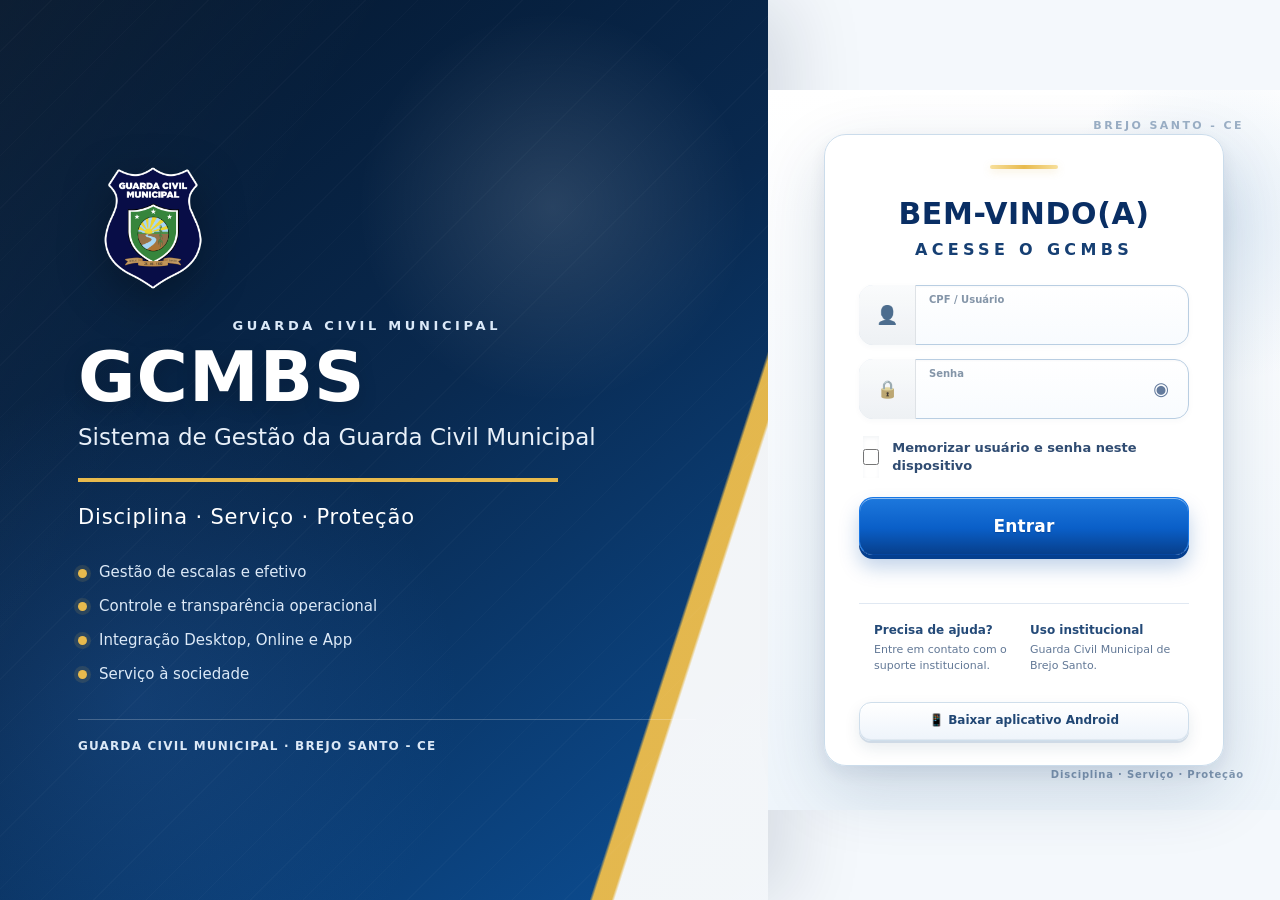
==== commit 7637e960: "Justificativas R19: layout compacto, anexo lateral e histórico por período" ====
--- a/index.html
+++ b/index.html
@@ -39,6 +39,7 @@
 <link rel="stylesheet" href="css/gcmbs-permutas-layout-r11.css?v=100331-r11">
 <link rel="stylesheet" href="css/gcmbs-quadro-tela-unica-v381.css?v=100392-extra-buttons">
 <link rel="stylesheet" href="css/gcmbs-relatorios-r14.css?v=20261127-r14">
+<link rel="stylesheet" href="css/gcmbs-justificativas-r19.css">
 </head>
 <body>
 <section id="loginTela" class="login-screen">
@@ -89,7 +90,12 @@
 </section>
 
 <section data-view="ocorrencias" class="hidden">
-  <div class="desktop-page-head"><div><h1>Ocorrências e Produção Operacional</h1><p>Formulário institucional equivalente ao Desktop, otimizado para uso em campo.</p></div><button id="occNovo" class="primary" type="button">Nova ocorrência</button></div>
+  <div class="desktop-page-head"><div><h1>Ocorrências e Produção Operacional</h1><p>Formulário institucional equivalente ao Desktop, otimizado para uso em campo.</p></div><div class="toolbar" style="display:flex;gap:8px;flex-wrap:wrap"><button id="occStatsBtnR17" class="secondary" type="button" aria-controls="occStatsR17" aria-expanded="false">Estatísticas</button><button id="occNovo" class="primary" type="button">Nova ocorrência</button></div></div>
+  <div id="occStatsR17" class="card" hidden>
+    <div class="os-head"><div><h2>Estatísticas de Ocorrências e Produção Operacional</h2><small class="muted">Indicadores institucionais · R18 · somente consulta</small></div><button id="occStatsCloseR17" class="secondary" type="button">Fechar</button></div>
+    <div class="os-filters"><label>Data inicial<input id="occStatsStartR17" type="date"></label><label>Data final<input id="occStatsEndR17" type="date"></label><label>Natureza<select id="occStatsNatureR17"><option value="">Todas</option></select></label><div class="os-actions"><button id="occStatsYearR17" class="secondary" type="button">Ano atual</button><button id="occStatsAllR17" class="secondary" type="button">Todo histórico</button><button id="occStatsRefreshR17" class="primary" type="button">Atualizar</button></div></div>
+    <div id="occStatsResultsR17" aria-live="polite"></div>
+  </div>
   <div id="occFormCard" class="card hidden"><form id="occForm" class="desktop-form">
     <div class="form-section"><h2>Dados da ocorrência</h2><div class="form-grid">
       <label>Data da ocorrência<input id="occData" type="date" required></label><label>Hora da ocorrência<input id="occHora" type="time" required></label>
@@ -126,7 +132,7 @@
     <div class="form-section"><h2>Troca de óleo</h2><div id="chkOleoResumo" class="notice">Selecione uma viatura.</div><label class="inline-check"><input id="chkTrocaOleo" type="checkbox"> Óleo trocado neste check-list</label><label id="chkKmTrocaBox" class="hidden">KM da nova troca<input id="chkKmTroca" type="number" min="0"></label></div>
     <label>Observações<textarea id="chkObs"></textarea></label><div class="form-actions"><button class="primary" type="submit">Salvar check-list</button><button id="chkCancelar" class="secondary" type="button">Cancelar</button><span id="chkMsg" class="muted"></span></div>
   </form></div>
-  <div class="card"><h2>Histórico</h2><div id="chkLista" class="record-grid"></div></div>
+  <div class="card" id="gcChecklistCardR16"><h2>Histórico institucional de check-lists <small style="font-size:11px;color:#56728f">R16</small></h2><div id="gcChecklistInstitutionalR16" class="gc-chk-r15" role="region" aria-label="Histórico institucional">Aguardando consulta autenticada…</div><div id="chkLista" hidden aria-hidden="true" style="display:none!important"></div></div>
 </section>
 <section data-view="viaturas" class="hidden">
   <div class="desktop-page-head"><div><h1>Viaturas</h1><p>Acesso rápido aos módulos autorizados da frota.</p></div></div>
@@ -222,11 +228,11 @@
 </div>
 <script defer src="js/gcmbs-design-system-v76.js?v=100386-pendencias-only"></script>
 <script type="module" src="js/hf10-r15-online-stability.js?v=100110"></script>
-<script type="module" src="js/app-bank-r2-release.js?v=20261127-checklist-r15"></script>
+<script type="module" src="js/app-bank-r2-release.js?v=20261127-occ-stats-r18"></script>
 <script defer src="js/gcmbs-quadro-tipo-servico-v151.js?v=100177-extra-classify2"></script>
 <script defer src="js/gcmbs-status-desktop-v365.js?v=100365-sync-evidence"></script>
 
-<script defer src="js/gcmbs-desktop-parity-v107.js?v=100388-route-guard"></script><script type="module" src="js/gcmbs-audit-fixes-v110.js?v=100156"></script>
+<script defer src="js/gcmbs-desktop-parity-r19.js"></script><script type="module" src="js/gcmbs-audit-fixes-v110.js?v=100156"></script>
 <!-- GCMBS_V118_EXACT_LAYOUT -->
 <script defer src="js/gcmbs-online-app-v118-exact.js?v=100393-r3-clicks-verified"></script>
 <!-- V394: paridade funcional dos detalhes, sem alterar valores do espelho -->
@@ -237,4 +243,6 @@
 <script defer src="js/gcmbs-v137-checklist-detalhado.js?v=100137"></script><script type="module" src="js/gcmbs-bank-competencia-v233.js?v=100328-model-b-30m"></script>
 <script type="module" src="js/gcmbs-permuta-agendada-v259.js?v=100328-model-b-30m"></script><script defer src="js/gcmbs-permuta-agendada-comando-v275.js?v=100328-model-b-30m"></script>
 <link rel="stylesheet" href="css/gcmbs-permuta-ux-v302.css?v=100302-ux6"><script defer src="js/gcmbs-permuta-ux-v302.js?v=100302-ux6"></script>
-<script defer src="js/gcmbs-permuta-cancel-v150.js?v=100296-r2-nomes-guerra"></script><script defer src="js/gcmbs-permutas-consulta-r9r3.js?v=100329-r9r3"></script><script defer src="js/gcmbs-forms-inline-r10.js?v=20261127-escopo-r12"></script><script defer src="js/gcmbs-permutas-layout-r11.js?v=100331-layout"></script></body></html>
+<script defer src="js/gcmbs-permuta-cancel-v150.js?v=100296-r2-nomes-guerra"></script><script defer src="js/gcmbs-permutas-consulta-r9r3.js?v=100329-r9r3"></script><script defer src="js/gcmbs-forms-inline-r10.js?v=20261127-escopo-r12"></script><script defer src="js/gcmbs-permutas-layout-r11.js?v=100331-layout"></script><script type="module" src="js/gcmbs-checklists-history-r16.js"></script>
+<script defer src="js/gcmbs-occ-statistics-r18.js"></script>
+</body></html>
--- a/css/gcmbs-justificativas-r19.css
+++ b/css/gcmbs-justificativas-r19.css
@@ -0,0 +1,41 @@
+/* R19 — exclusivamente Justificativa de Faltas, sem alterar campos ou envio. */
+html.gc107-clean body.gc107-cadastro #onlineRegistrosCard.gc-just-r19{padding:0!important;gap:12px!important;background:transparent!important;box-shadow:none!important;border:0!important;min-width:0}
+html body #onlineRegistrosCard.gc-just-r19 #gc170Panel{order:0!important;margin:0!important;padding:12px 15px!important;background:linear-gradient(180deg,#f8fbff,#f2f7fc)!important;border:1px solid #c5d8ec!important;border-radius:13px!important}
+#onlineRegistrosCard.gc-just-r19 #gc170Panel h3{font-size:17px!important;line-height:1.3;margin:0 0 3px!important;color:#14375c}
+#onlineRegistrosCard.gc-just-r19 .gc170Grid{grid-template-columns:1.35fr repeat(4,minmax(0,1fr))!important;gap:8px 10px!important;margin:9px 0!important}
+#onlineRegistrosCard.gc-just-r19 .gc170Grid label{font-size:12px!important;gap:4px!important}
+#onlineRegistrosCard.gc-just-r19 .gc170Grid :is(input,select){min-height:34px!important;padding:5px 8px!important}
+#onlineRegistrosCard.gc-just-r19 .gc170Actions{gap:7px!important}
+#onlineRegistrosCard.gc-just-r19 .gc170Actions button{min-height:34px!important;padding:6px 12px!important}
+#onlineRegistrosCard.gc-just-r19 .gc170Note{font-size:11px!important;margin:4px 0!important;line-height:1.35!important}
+#onlineRegistrosCard.gc-just-r19 .gc170Status{margin:8px 0 3px!important;font-size:12px!important}
+html.gc107-clean body.gc107-cadastro #onlineRegistrosCard.gc-just-r19 #onlineEditor .module-editor-card{padding:12px 14px!important;border-radius:13px!important;box-shadow:0 2px 8px rgba(18,53,92,.07)!important}
+html.gc107-clean body.gc107-cadastro #onlineRegistrosCard.gc-just-r19 #onlineEditor .module-editor-head{align-items:center!important;margin-bottom:9px!important;padding-bottom:6px!important}
+html.gc107-clean body.gc107-cadastro #onlineRegistrosCard.gc-just-r19 #onlineEditor .module-editor-head>div{display:flex;flex-wrap:wrap;gap:5px 10px;align-items:center;flex-direction:row-reverse;justify-content:space-between;width:100%}
+html.gc107-clean body.gc107-cadastro #onlineRegistrosCard.gc-just-r19 #onlineEditor .module-kicker{background:#e2eefb!important;color:#204b76!important;padding:4px 8px;border-radius:12px}
+html.gc107-clean body.gc107-cadastro #onlineRegistrosCard.gc-just-r19 #onlineEditor #onlineCampos{display:grid!important;grid-template-columns:minmax(0,1.05fr) minmax(0,1.15fr) minmax(0,0.9fr)!important;gap:10px!important;align-items:stretch}
+html.gc107-clean body.gc107-cadastro #onlineRegistrosCard.gc-just-r19 #onlineEditor .module-editor-section{margin:0!important;padding:10px!important;background:#f8fbff!important;border:1px solid #cbddef!important;border-radius:11px!important;min-width:0}
+html.gc107-clean body.gc107-cadastro #onlineRegistrosCard.gc-just-r19 #onlineEditor .module-editor-section h3{font-size:14px!important;text-transform:none!important;letter-spacing:0!important;color:#12385e!important;margin-bottom:9px!important}
+html.gc107-clean body.gc107-cadastro #onlineRegistrosCard.gc-just-r19 #onlineEditor .form-grid{grid-template-columns:repeat(2,minmax(0,1fr))!important;gap:8px!important}
+html.gc107-clean body.gc107-cadastro #onlineRegistrosCard.gc-just-r19 #onlineEditor .form-grid label:has([data-online-field="guarda_id"]){grid-column:1/-1!important}
+html.gc107-clean body.gc107-cadastro #onlineRegistrosCard.gc-just-r19 #onlineEditor label{font-size:11px!important;line-height:1.35!important;min-width:0}
+html.gc107-clean body.gc107-cadastro #onlineRegistrosCard.gc-just-r19 #onlineEditor :is(input:not([type=checkbox]):not([type=radio]),select,textarea){box-sizing:border-box!important;min-width:0!important;min-height:35px!important;padding:6px 8px!important;font-size:12px!important}
+html.gc107-clean body.gc107-cadastro #onlineRegistrosCard.gc-just-r19 #onlineEditor textarea{height:52px!important;min-height:52px!important;resize:vertical!important}
+html.gc107-clean body.gc107-cadastro #onlineRegistrosCard.gc-just-r19 #onlineEditor #onlineCampos>label:has(#onlineArquivoJustificativa){grid-column:auto!important;align-content:start;align-self:stretch;padding:10px!important;border:1px solid #cbddef!important;border-radius:11px!important;background:#f8fbff!important;overflow-wrap:anywhere;gap:8px!important}
+html.gc107-clean body.gc107-cadastro #onlineRegistrosCard.gc-just-r19 #onlineEditor #onlineCampos>label:has(#onlineArquivoJustificativa)::before{content:"Anexo";display:block;font-size:14px;font-weight:850;color:#12385e;margin-bottom:2px}
+html.gc107-clean body.gc107-cadastro #onlineRegistrosCard.gc-just-r19 #onlineEditor #onlineArquivoJustificativa{height:auto!important;min-height:78px!important;padding:12px 7px!important;border:1px dashed #8daed2!important;border-radius:9px!important;background:#f1f6fc!important;cursor:pointer;white-space:normal!important}
+#onlineRegistrosCard.gc-just-r19 #onlineArquivoJustificativa::file-selector-button{display:block;width:100%;margin:0 0 8px;padding:8px;border:1px solid #b3cce8;border-radius:7px;background:white;color:#1353a4;font-weight:700;cursor:pointer}
+html.gc107-clean body.gc107-cadastro #onlineRegistrosCard.gc-just-r19 #onlineEditor .module-editor-actions{padding-top:7px!important;margin-top:8px!important;gap:8px!important}
+html.gc107-clean body.gc107-cadastro #onlineRegistrosCard.gc-just-r19 #onlineEditor .module-editor-actions button{min-height:34px!important;padding:0 14px!important;border-radius:8px!important}
+#onlineRegistrosCard.gc-just-r19 #gc107ListHead{margin:0!important;padding:9px 12px 0!important;border:1px solid #cbddef;border-bottom:0;border-radius:12px 12px 0 0;background:#fff}
+#onlineRegistrosCard.gc-just-r19 #gc107TableHost{margin-top:-12px!important;padding:10px 12px!important;border:1px solid #cbddef;border-top:0;border-radius:0 0 12px 12px;background:#fff;box-sizing:border-box}
+#onlineRegistrosCard.gc-just-r19 .gc107-table-wrap{max-height:45vh;overflow:auto!important;border-radius:8px!important;box-shadow:none!important}
+#onlineRegistrosCard.gc-just-r19 .gc107-table{min-width:680px!important;width:100%!important;table-layout:auto!important;height:auto!important}
+#onlineRegistrosCard.gc-just-r19 .gc107-table :is(th,td){padding:7px 8px!important;font-size:11px!important;line-height:1.4!important;height:auto!important;min-height:0!important;white-space:normal!important;overflow-wrap:anywhere!important}
+#onlineRegistrosCard.gc-just-r19 .gc107-table :is(th,td):first-child{display:none!important}
+#onlineRegistrosCard.gc-just-r19 .gc107-table thead th{background:#dce9f6!important;color:#173b61!important}
+#onlineRegistrosCard.gc-just-r19 .gc107-inline-actions{flex-wrap:wrap!important;gap:4px!important}
+#onlineRegistrosCard.gc-just-r19 .gc107-inline-actions button{min-height:28px!important;padding:3px 7px!important}
+#onlineRegistrosCard.gc-just-r19 .gc107-empty{padding:16px!important;min-height:50px!important;text-align:center}
+@media(max-width:1150px){html.gc107-clean body.gc107-cadastro #onlineRegistrosCard.gc-just-r19 #onlineEditor #onlineCampos{grid-template-columns:repeat(2,minmax(0,1fr))!important}html.gc107-clean body.gc107-cadastro #onlineRegistrosCard.gc-just-r19 #onlineEditor #onlineCampos>label:has(#onlineArquivoJustificativa){grid-column:1/-1!important}#onlineRegistrosCard.gc-just-r19 .gc170Grid{grid-template-columns:repeat(3,minmax(0,1fr))!important}}
+@media(max-width:700px){html.gc107-clean body.gc107-cadastro #onlineRegistrosCard.gc-just-r19 #onlineEditor #onlineCampos,#onlineRegistrosCard.gc-just-r19 .gc170Grid{grid-template-columns:1fr!important}#onlineRegistrosCard.gc-just-r19 .gc107-table-wrap{max-height:none}}
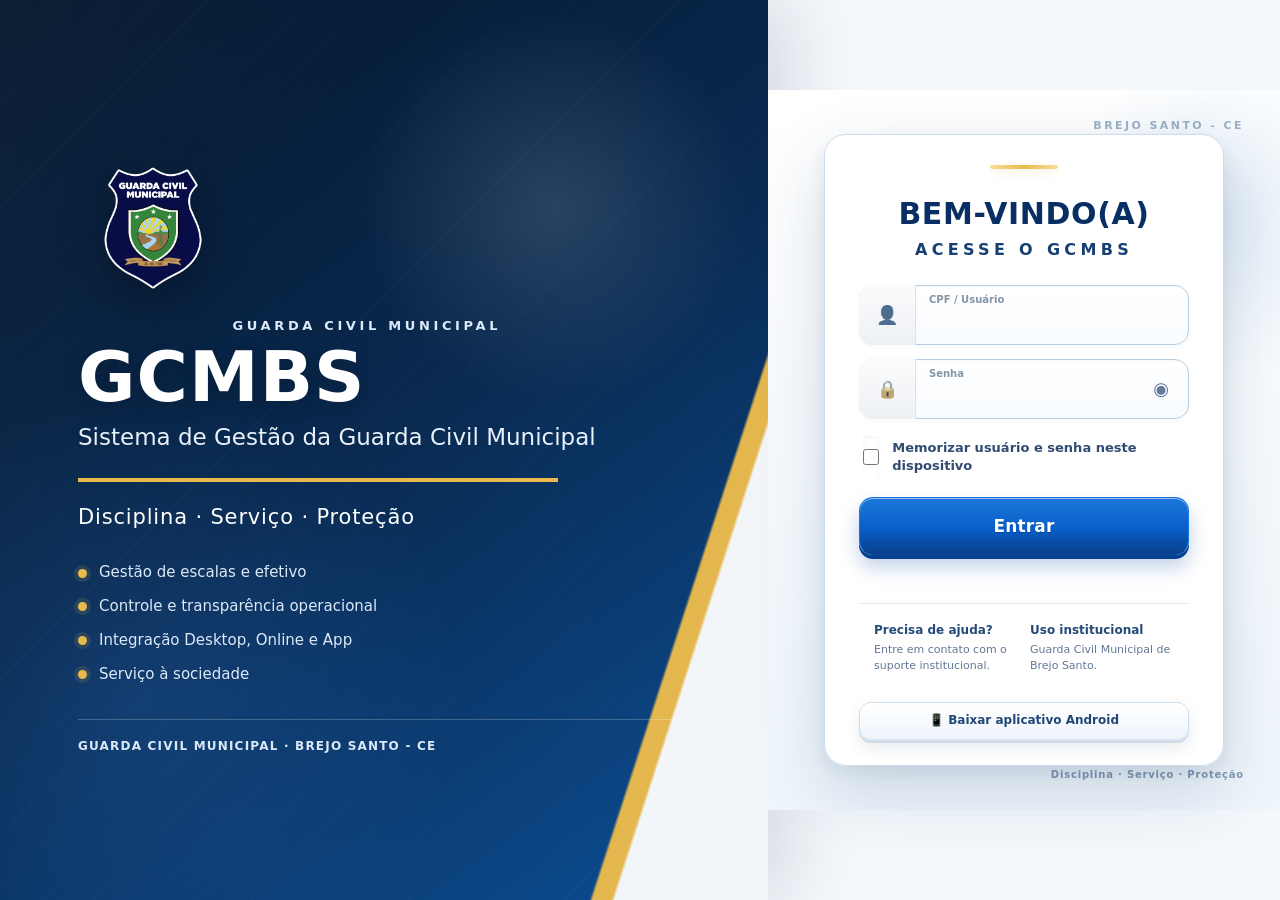
==== commit 7bb82ea8: "Frota R20: priorizar check-list no menu Online" ====
--- a/index.html
+++ b/index.html
@@ -228,7 +228,7 @@
 </div>
 <script defer src="js/gcmbs-design-system-v76.js?v=100386-pendencias-only"></script>
 <script type="module" src="js/hf10-r15-online-stability.js?v=100110"></script>
-<script type="module" src="js/app-bank-r2-release.js?v=20261127-occ-stats-r18"></script>
+<script type="module" src="js/app-bank-r2-release.js?v=20261127-frota-r20"></script>
 <script defer src="js/gcmbs-quadro-tipo-servico-v151.js?v=100177-extra-classify2"></script>
 <script defer src="js/gcmbs-status-desktop-v365.js?v=100365-sync-evidence"></script>
 
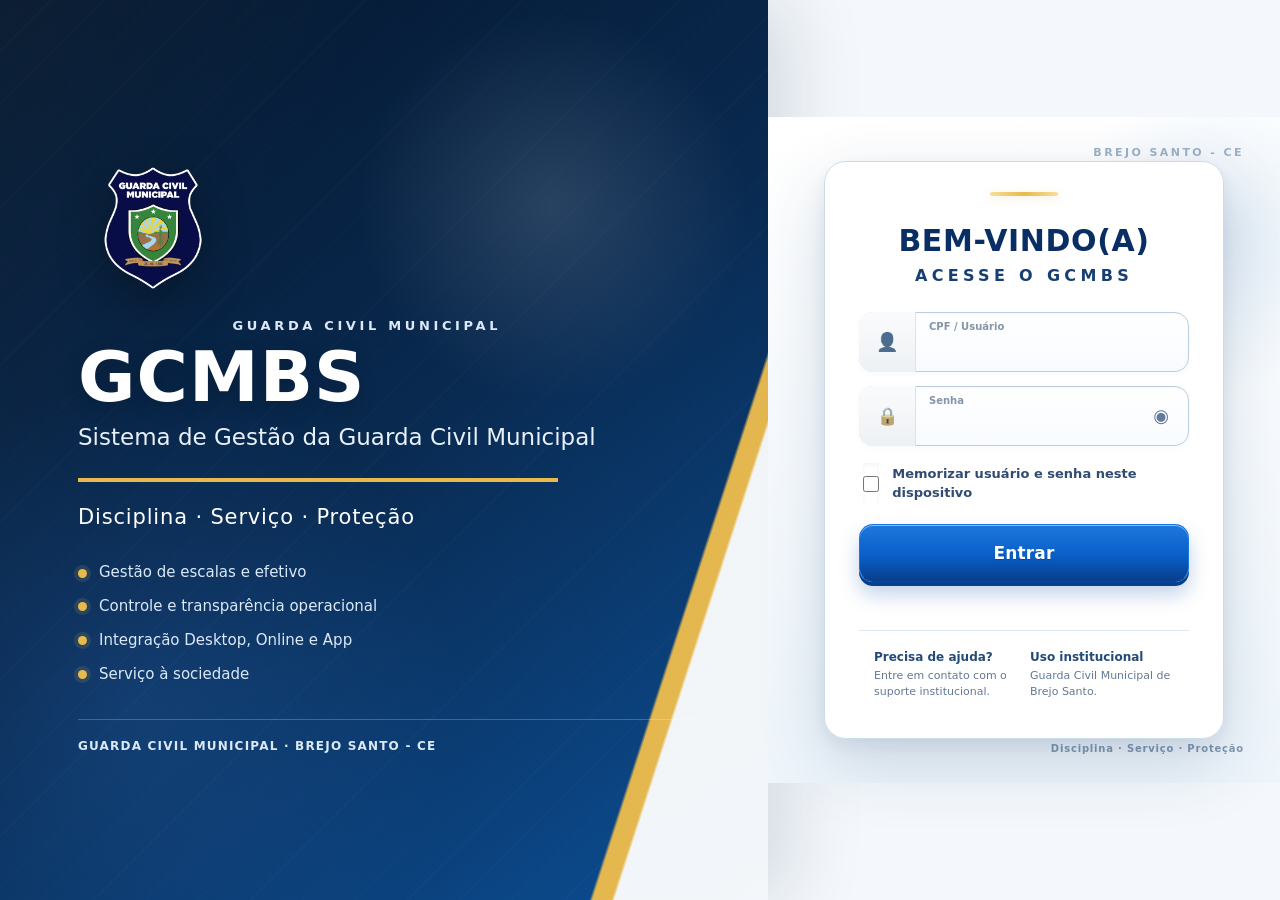
==== commit 7821dbb1: "Online R21: limpeza de menus e telas desativadas, carregamentos duplicados; preservar réplica e Mode" ====
--- a/index.html
+++ b/index.html
@@ -13,7 +13,7 @@
 <link rel="stylesheet" href="css/gcmbs-online-app-v124-top-final.css?v=100124">
 
 <!-- GCMBS_V127_FERIADOS_CSS -->
-<link rel="stylesheet" href="css/gcmbs-v127-feriados-nao-comandantes.css?v=100127">
+
 <link rel="stylesheet" href="css/gcmbs-report-grid-spacing-v176.css?v=100176">
 
 <!-- GCMBS_V285_LOGIN_HERO -->
@@ -53,7 +53,7 @@
       <div id="loginErro" class="login-error"></div>
     </form>
     <small class="muted">Use a mesma conta e senha do GCMBS Desktop.</small>
-    <div style="margin-top:14px;text-align:center"><a class="secondary" href="https://guardamunicipalbs-alt.github.io/gcmbs-online/instalar.html" target="_blank" rel="noopener" style="display:inline-block;text-decoration:none">📱 Baixar aplicativo Android</a></div>
+    
   </div>
 </section>
 
@@ -122,7 +122,7 @@
   </form></div>
   <div class="card"><div class="toolbar"><div><h2>Ocorrências registradas</h2><small class="muted">Histórico sincronizado com o Desktop.</small></div></div><div id="occLista" class="record-grid"></div></div>
 </section>
-<section data-view="justificativas" class="hidden"><div class="desktop-page-head"><div><h1>Justificativa de Faltas</h1><p>Mesmo cadastro institucional do Desktop, sincronizado online.</p></div></div><div class="card"><h2>Justificativas</h2><p class="muted">Cadastre, consulte e acompanhe justificativas e documentos conforme sua permissão.</p><button id="abrirJustificativas" class="primary">Abrir Justificativa de Faltas</button></div></section>
+
 <section data-view="checklist" class="hidden">
   <div class="desktop-page-head"><div><h1>Check-list de Viaturas</h1><p>Inspeção rápida: todos os itens começam como OK; altere apenas o que apresentar problema.</p></div><button id="chkNovo" class="primary" type="button">Novo check-list</button></div>
   <div id="chkFormCard" class="card hidden"><form id="chkForm" class="desktop-form">
@@ -134,13 +134,7 @@
   </form></div>
   <div class="card" id="gcChecklistCardR16"><h2>Histórico institucional de check-lists <small style="font-size:11px;color:#56728f">R16</small></h2><div id="gcChecklistInstitutionalR16" class="gc-chk-r15" role="region" aria-label="Histórico institucional">Aguardando consulta autenticada…</div><div id="chkLista" hidden aria-hidden="true" style="display:none!important"></div></div>
 </section>
-<section data-view="viaturas" class="hidden">
-  <div class="desktop-page-head"><div><h1>Viaturas</h1><p>Acesso rápido aos módulos autorizados da frota.</p></div></div>
-  <div class="module-grid fleet-menu">
-    <article id="cardAbastecimento" class="module-card ready"><div><strong>Abastecimento</strong><small>Registros e histórico de abastecimentos.</small></div><button id="abrirAbastecimento" class="mini">Abrir</button></article>
-    <article id="cardManutencao" class="module-card ready"><div><strong>Manutenção</strong><small>Baixas, retornos e histórico de manutenção.</small></div><button id="abrirManutencao" class="mini">Abrir</button></article>
-  </div>
-</section>
+
 <section data-view="permutas" class="hidden">
   <div class="card" id="gcmbs-forms-historico-r6-link">
     <div id="gcmbs-nova-permuta-forms" style="display:flex;align-items:center;justify-content:space-between;flex-wrap:wrap;gap:14px;padding:16px 18px;margin-bottom:20px;border:1px solid #c5daef;border-left:4px solid #1766c6;border-radius:12px;background:#f0f6fd;color:#153a60">
@@ -176,11 +170,7 @@
     <button id="pmEnviar" class="primary full" type="submit">Enviar solicitação</button><button id="pmCancelarEdicao" class="secondary full hidden" type="button">Cancelar edição</button><div id="pmMsg" class="full request-message" role="status"></div>
   </form></div>
 </section>
-<section data-view="gratificacao" class="hidden">
-  <div class="desktop-page-head"><div><h1>Gratificação de Motorista</h1><p>Configuração e histórico do crédito automático por tempo reconhecido como motorista.</p></div></div>
-  <div class="card"><div class="toolbar"><h2>Automação</h2><span id="grStatus" class="badge">Carregando...</span></div><div id="grConfigBox" class="form-grid"><label class="full check"><input id="grAtivo" type="checkbox" disabled> Gratificação automática</label><label>Horas extras por hora como motorista<input id="grFator" type="number" min="0.001" max="1" step="0.001" value="0.125" disabled></label><div class="notice">Nesta fase segura, a ativação/desativação é feita no Desktop. Online e App acompanham o mesmo estado sincronizado.</div><button id="grSalvar" class="primary" type="button" disabled>Salvar configuração</button><span id="grMsg" class="muted"></span></div></div>
-  <div class="card"><div class="toolbar"><h2>Histórico</h2><label>Competência <input id="grComp" type="month"></label></div><div id="grResumo" class="grid"></div><div id="grLista" class="record-grid"></div></div>
-</section>
+
 <section data-view="banco" class="hidden">
 <div class="card"><div class="toolbar"><h2 id="tituloBanco">Meu banco de horas</h2><label>Competência <input id="bhCompetenciaFiltro" type="month"></label></div><div class="grid"><div class="metric">50%<b id="bh50">0h00</b></div><div class="metric">100%<b id="bh100">0h00</b></div><div class="metric">Débitos<b id="bhDeb">0h00</b></div><div class="metric">Saldo<b id="bhSaldo">0h00</b></div></div></div>
 <div class="card"><h2>Solicitar correção</h2><p class="muted">Solicitações devem ser feitas em blocos de 30 minutos. O saldo só muda após aprovação do Comando.</p><form id="formBancoCorrecao" class="form-grid"><label>Competência<input id="bcComp" type="month" required></label><label>Data do serviço<input id="bcData" type="date" required></label><label>Horas<input id="bcHoras" type="number" min="0" max="200" step="1" value="0" required></label><label>Minutos<select id="bcMinutos"><option value="0">00</option><option value="30">30</option></select></label><label>Classe<select id="bcClasse"><option value="50">50%</option><option value="100">100%</option></select></label><label class="full">Descrição<textarea id="bcDescricao" required placeholder="Descreva a correção solicitada"></textarea></label><button id="bcEnviar" class="primary full" type="submit">Enviar solicitação</button><div id="bcMsg" class="full request-message" role="status"></div></form></div>
@@ -218,28 +208,28 @@
 </section>
 <section data-view="perfil" class="hidden">
   <div class="card"><h2>Meu perfil</h2><p><b>Usuário:</b> <span id="perfilUsuario"></span></p><p><b>Perfil:</b> <span id="perfilRole"></span></p></div>
-  <div class="card" id="appAtualizacaoCard"><h2>Aplicativo Android</h2><p class="muted">Versão deste pacote: <b>10.0.157</b>. Use a página oficial para instalar ou atualizar sem cabo USB.</p><div class="toolbar"><a class="primary" href="https://guardamunicipalbs-alt.github.io/gcmbs-online/instalar.html" target="_blank" rel="noopener" style="display:inline-block;text-decoration:none">Baixar / atualizar app</a><button id="verificarAtualizacaoApp" class="secondary" type="button">Verificar atualização</button></div><div id="statusAtualizacaoApp" class="notice">Consulte a versão publicada antes de instalar.</div></div>
+  
   <div class="card"><h2>Permissões recebidas do Desktop</h2><div id="listaPermissoes" class="permission-list"></div></div>
-  <div class="card"><h2>Solicitações enviadas pelo aplicativo</h2><div id="listaSolicitacoes" class="list"></div></div><div class="notice">As solicitações são enviadas ao GCMBS Desktop para validação e processamento. O gerador de escala não é alterado pelo aplicativo.</div>
+  <div class="card"><h2>Minhas solicitações ao GCMBS</h2><div id="listaSolicitacoes" class="list"></div></div><div class="notice">As solicitações são encaminhadas ao Desktop para validação e processamento.</div>
 </section>
 </main>
 <div id="quadroModal" class="quadro-modal hidden" role="dialog" aria-modal="true"><div class="quadro-modal-card"><div class="quadro-modal-head"><h2 id="quadroModalTitulo">Detalhes</h2><button id="quadroModalFechar" type="button">×</button></div><div id="quadroModalMeta" class="muted"></div><div id="quadroModalLista" class="list"></div></div></div>
 <nav id="mainNav" class="desktop-nav"><div class="nav-brand"><strong>GCMBS</strong><small>Menus autorizados</small></div><div id="navGroups" class="nav-groups"></div><div class="nav-fixed"><button data-go="perfil" data-fixed="true">👤 <span>Meu Perfil</span></button></div></nav><div id="navBackdrop" class="nav-backdrop hidden"></div>
 </div>
-<script defer src="js/gcmbs-design-system-v76.js?v=100386-pendencias-only"></script>
+<script defer src="js/gcmbs-design-system-v76.js?v=20261127-clean-r21"></script>
 <script type="module" src="js/hf10-r15-online-stability.js?v=100110"></script>
-<script type="module" src="js/app-bank-r2-release.js?v=20261127-frota-r20"></script>
+<script type="module" src="js/app-bank-r2-release.js?v=20261127-clean-r21"></script>
 <script defer src="js/gcmbs-quadro-tipo-servico-v151.js?v=100177-extra-classify2"></script>
 <script defer src="js/gcmbs-status-desktop-v365.js?v=100365-sync-evidence"></script>
 
-<script defer src="js/gcmbs-desktop-parity-r19.js"></script><script type="module" src="js/gcmbs-audit-fixes-v110.js?v=100156"></script>
+<script defer src="js/gcmbs-desktop-parity-r19.js"></script><script type="module" src="js/gcmbs-audit-fixes-v110.js?v=20261127-clean-r21"></script>
 <!-- GCMBS_V118_EXACT_LAYOUT -->
 <script defer src="js/gcmbs-online-app-v118-exact.js?v=100393-r3-clicks-verified"></script>
 <!-- V394: paridade funcional dos detalhes, sem alterar valores do espelho -->
 <script defer src="js/gcmbs-quadro-paridade-v394.js?v=100403-ordinario-pendente"></script><!-- GCMBS_V122_CONTROLS_SCRIPT -->
 <script defer src="js/gcmbs-online-app-v122-controls.js?v=100122"></script>
 <!-- GCMBS_V127_FERIADOS_JS -->
-<script defer src="js/gcmbs-v127-feriados-nao-comandantes.js?v=100127"></script>
+
 <script defer src="js/gcmbs-v137-checklist-detalhado.js?v=100137"></script><script type="module" src="js/gcmbs-bank-competencia-v233.js?v=100328-model-b-30m"></script>
 <script type="module" src="js/gcmbs-permuta-agendada-v259.js?v=100328-model-b-30m"></script><script defer src="js/gcmbs-permuta-agendada-comando-v275.js?v=100328-model-b-30m"></script>
 <link rel="stylesheet" href="css/gcmbs-permuta-ux-v302.css?v=100302-ux6"><script defer src="js/gcmbs-permuta-ux-v302.js?v=100302-ux6"></script>
